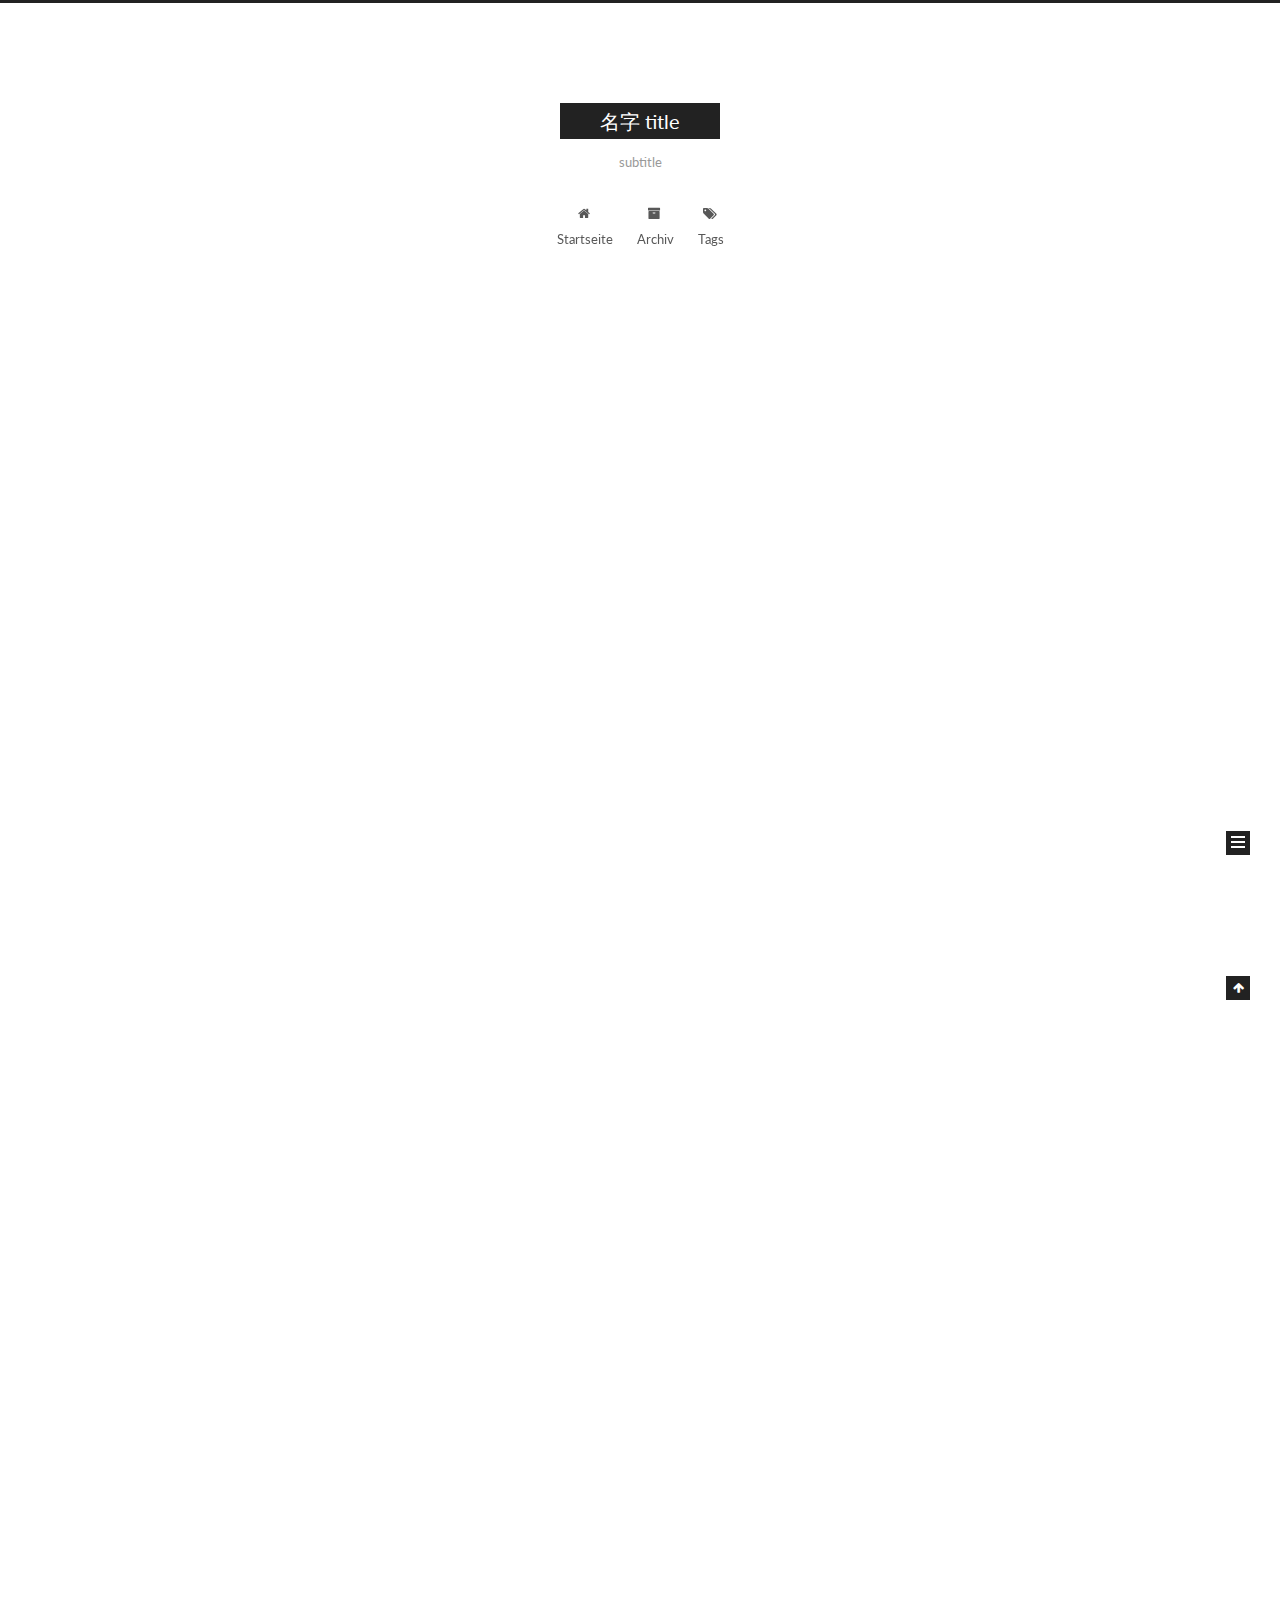
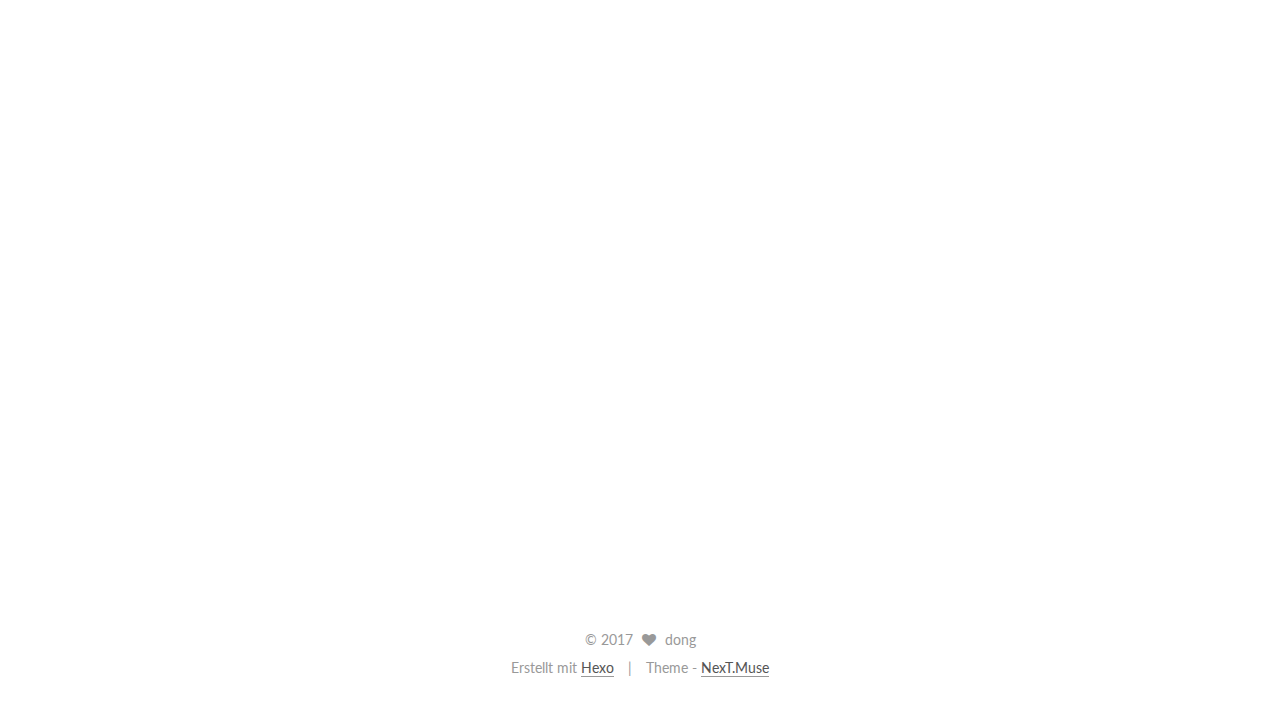
==== index.html @ 01488052 "Site updated: 2017-03-10 11:34:44" ====
<!doctype html>



  


<html class="theme-next muse use-motion" lang="zhongwn">
<head>
  <meta charset="UTF-8"/>
<meta http-equiv="X-UA-Compatible" content="IE=edge" />
<meta name="viewport" content="width=device-width, initial-scale=1, maximum-scale=1"/>



<meta http-equiv="Cache-Control" content="no-transform" />
<meta http-equiv="Cache-Control" content="no-siteapp" />















  
  
  <link href="/lib/fancybox/source/jquery.fancybox.css?v=2.1.5" rel="stylesheet" type="text/css" />




  
  
  
  

  
    
    
  

  

  

  

  

  
    
    
    <link href="//fonts.googleapis.com/css?family=Lato:300,300italic,400,400italic,700,700italic&subset=latin,latin-ext" rel="stylesheet" type="text/css">
  






<link href="/lib/font-awesome/css/font-awesome.min.css?v=4.6.2" rel="stylesheet" type="text/css" />

<link href="/css/main.css?v=5.1.0" rel="stylesheet" type="text/css" />


  <meta name="keywords" content="Hexo, NexT" />








  <link rel="shortcut icon" type="image/x-icon" href="/favicon.ico?v=5.1.0" />






<meta name="description" content="miaoshu --- miaoshu ---">
<meta property="og:type" content="website">
<meta property="og:title" content="名字 title">
<meta property="og:url" content="http://yoursite.com/index.html">
<meta property="og:site_name" content="名字 title">
<meta property="og:description" content="miaoshu --- miaoshu ---">
<meta name="twitter:card" content="summary">
<meta name="twitter:title" content="名字 title">
<meta name="twitter:description" content="miaoshu --- miaoshu ---">



<script type="text/javascript" id="hexo.configurations">
  var NexT = window.NexT || {};
  var CONFIG = {
    root: '/',
    scheme: 'Muse',
    sidebar: {"position":"left","display":"post","offset":12,"offset_float":0,"b2t":false,"scrollpercent":false},
    fancybox: true,
    motion: true,
    duoshuo: {
      userId: '0',
      author: 'Author'
    },
    algolia: {
      applicationID: '',
      apiKey: '',
      indexName: '',
      hits: {"per_page":10},
      labels: {"input_placeholder":"Search for Posts","hits_empty":"We didn't find any results for the search: ${query}","hits_stats":"${hits} results found in ${time} ms"}
    }
  };
</script>



  <link rel="canonical" href="http://yoursite.com/"/>





  <title> 名字 title </title>
</head>

<body itemscope itemtype="http://schema.org/WebPage" lang="zhongwn">

  














  
  
    
  

  <div class="container one-collumn sidebar-position-left 
   page-home 
 ">
    <div class="headband"></div>

    <header id="header" class="header" itemscope itemtype="http://schema.org/WPHeader">
      <div class="header-inner"><div class="site-brand-wrapper">
  <div class="site-meta ">
    

    <div class="custom-logo-site-title">
      <a href="/"  class="brand" rel="start">
        <span class="logo-line-before"><i></i></span>
        <span class="site-title">名字 title</span>
        <span class="logo-line-after"><i></i></span>
      </a>
    </div>
      
        <p class="site-subtitle">subtitle</p>
      
  </div>

  <div class="site-nav-toggle">
    <button>
      <span class="btn-bar"></span>
      <span class="btn-bar"></span>
      <span class="btn-bar"></span>
    </button>
  </div>
</div>

<nav class="site-nav">
  

  
    <ul id="menu" class="menu">
      
        
        <li class="menu-item menu-item-home">
          <a href="/" rel="section">
            
              <i class="menu-item-icon fa fa-fw fa-home"></i> <br />
            
            Startseite
          </a>
        </li>
      
        
        <li class="menu-item menu-item-archives">
          <a href="/archives" rel="section">
            
              <i class="menu-item-icon fa fa-fw fa-archive"></i> <br />
            
            Archiv
          </a>
        </li>
      
        
        <li class="menu-item menu-item-tags">
          <a href="/tags" rel="section">
            
              <i class="menu-item-icon fa fa-fw fa-tags"></i> <br />
            
            Tags
          </a>
        </li>
      

      
    </ul>
  

  
</nav>



 </div>
    </header>

    <main id="main" class="main">
      <div class="main-inner">
        <div class="content-wrap">
          <div id="content" class="content">
            
  <section id="posts" class="posts-expand">
    
      

  

  
  
  

  <article class="post post-type-normal " itemscope itemtype="http://schema.org/Article">
    <link itemprop="mainEntityOfPage" href="http://yoursite.com/2017/03/08/datess/">

    <span hidden itemprop="author" itemscope itemtype="http://schema.org/Person">
      <meta itemprop="name" content="dong">
      <meta itemprop="description" content="">
      <meta itemprop="image" content="/images/avatar.gif">
    </span>

    <span hidden itemprop="publisher" itemscope itemtype="http://schema.org/Organization">
      <meta itemprop="name" content="名字 title">
    </span>

    
      <header class="post-header">

        
        
          <h1 class="post-title" itemprop="name headline">
            
            
              
                
                <a class="post-title-link" href="/2017/03/08/datess/" itemprop="url">
                  datess
                </a>
              
            
          </h1>
        

        <div class="post-meta">
          <span class="post-time">
            
              <span class="post-meta-item-icon">
                <i class="fa fa-calendar-o"></i>
              </span>
              
                <span class="post-meta-item-text">Veröffentlicht am</span>
              
              <time title="Post created" itemprop="dateCreated datePublished" datetime="2017-03-08T17:59:22+08:00">
                2017-03-08
              </time>
            

            

            
          </span>

          

          
            
          

          
          

          

          

          

        </div>
      </header>
    


    <div class="post-body" itemprop="articleBody">

      
      

      
        
          
            
          
        
      
    </div>

    <div>
      
    </div>

    <div>
      
    </div>


    <footer class="post-footer">
      

      

      

      
      
        <div class="post-eof"></div>
      
    </footer>
  </article>


    
      

  

  
  
  

  <article class="post post-type-normal " itemscope itemtype="http://schema.org/Article">
    <link itemprop="mainEntityOfPage" href="http://yoursite.com/2017/03/08/date/">

    <span hidden itemprop="author" itemscope itemtype="http://schema.org/Person">
      <meta itemprop="name" content="dong">
      <meta itemprop="description" content="">
      <meta itemprop="image" content="/images/avatar.gif">
    </span>

    <span hidden itemprop="publisher" itemscope itemtype="http://schema.org/Organization">
      <meta itemprop="name" content="名字 title">
    </span>

    
      <header class="post-header">

        
        
          <h1 class="post-title" itemprop="name headline">
            
            
              
                
                <a class="post-title-link" href="/2017/03/08/date/" itemprop="url">
                  date
                </a>
              
            
          </h1>
        

        <div class="post-meta">
          <span class="post-time">
            
              <span class="post-meta-item-icon">
                <i class="fa fa-calendar-o"></i>
              </span>
              
                <span class="post-meta-item-text">Veröffentlicht am</span>
              
              <time title="Post created" itemprop="dateCreated datePublished" datetime="2017-03-08T17:58:31+08:00">
                2017-03-08
              </time>
            

            

            
          </span>

          

          
            
          

          
          

          

          

          

        </div>
      </header>
    


    <div class="post-body" itemprop="articleBody">

      
      

      
        
          
            
          
        
      
    </div>

    <div>
      
    </div>

    <div>
      
    </div>


    <footer class="post-footer">
      

      

      

      
      
        <div class="post-eof"></div>
      
    </footer>
  </article>


    
      

  

  
  
  

  <article class="post post-type-normal " itemscope itemtype="http://schema.org/Article">
    <link itemprop="mainEntityOfPage" href="http://yoursite.com/2017/03/08/test/">

    <span hidden itemprop="author" itemscope itemtype="http://schema.org/Person">
      <meta itemprop="name" content="dong">
      <meta itemprop="description" content="">
      <meta itemprop="image" content="/images/avatar.gif">
    </span>

    <span hidden itemprop="publisher" itemscope itemtype="http://schema.org/Organization">
      <meta itemprop="name" content="名字 title">
    </span>

    
      <header class="post-header">

        
        
          <h1 class="post-title" itemprop="name headline">
            
            
              
                
                <a class="post-title-link" href="/2017/03/08/test/" itemprop="url">
                  :2017-:03-:08-:test
                </a>
              
            
          </h1>
        

        <div class="post-meta">
          <span class="post-time">
            
              <span class="post-meta-item-icon">
                <i class="fa fa-calendar-o"></i>
              </span>
              
                <span class="post-meta-item-text">Veröffentlicht am</span>
              
              <time title="Post created" itemprop="dateCreated datePublished" datetime="2017-03-08T17:54:29+08:00">
                2017-03-08
              </time>
            

            

            
          </span>

          

          
            
          

          
          

          

          

          

        </div>
      </header>
    


    <div class="post-body" itemprop="articleBody">

      
      

      
        
          
            
          
        
      
    </div>

    <div>
      
    </div>

    <div>
      
    </div>


    <footer class="post-footer">
      

      

      

      
      
        <div class="post-eof"></div>
      
    </footer>
  </article>


    
      

  

  
  
  

  <article class="post post-type-normal " itemscope itemtype="http://schema.org/Article">
    <link itemprop="mainEntityOfPage" href="http://yoursite.com/2017/03/08/ddd/">

    <span hidden itemprop="author" itemscope itemtype="http://schema.org/Person">
      <meta itemprop="name" content="dong">
      <meta itemprop="description" content="">
      <meta itemprop="image" content="/images/avatar.gif">
    </span>

    <span hidden itemprop="publisher" itemscope itemtype="http://schema.org/Organization">
      <meta itemprop="name" content="名字 title">
    </span>

    
      <header class="post-header">

        
        
          <h1 class="post-title" itemprop="name headline">
            
            
              
                
                <a class="post-title-link" href="/2017/03/08/ddd/" itemprop="url">
                  ddd
                </a>
              
            
          </h1>
        

        <div class="post-meta">
          <span class="post-time">
            
              <span class="post-meta-item-icon">
                <i class="fa fa-calendar-o"></i>
              </span>
              
                <span class="post-meta-item-text">Veröffentlicht am</span>
              
              <time title="Post created" itemprop="dateCreated datePublished" datetime="2017-03-08T17:47:38+08:00">
                2017-03-08
              </time>
            

            

            
          </span>

          

          
            
          

          
          

          

          

          

        </div>
      </header>
    


    <div class="post-body" itemprop="articleBody">

      
      

      
        
          
            
          
        
      
    </div>

    <div>
      
    </div>

    <div>
      
    </div>


    <footer class="post-footer">
      

      

      

      
      
        <div class="post-eof"></div>
      
    </footer>
  </article>


    
      

  

  
  
  

  <article class="post post-type-normal " itemscope itemtype="http://schema.org/Article">
    <link itemprop="mainEntityOfPage" href="http://yoursite.com/2017/03/08/hello-world/">

    <span hidden itemprop="author" itemscope itemtype="http://schema.org/Person">
      <meta itemprop="name" content="dong">
      <meta itemprop="description" content="">
      <meta itemprop="image" content="/images/avatar.gif">
    </span>

    <span hidden itemprop="publisher" itemscope itemtype="http://schema.org/Organization">
      <meta itemprop="name" content="名字 title">
    </span>

    
      <header class="post-header">

        
        
          <h1 class="post-title" itemprop="name headline">
            
            
              
                
                <a class="post-title-link" href="/2017/03/08/hello-world/" itemprop="url">
                  Hello World
                </a>
              
            
          </h1>
        

        <div class="post-meta">
          <span class="post-time">
            
              <span class="post-meta-item-icon">
                <i class="fa fa-calendar-o"></i>
              </span>
              
                <span class="post-meta-item-text">Veröffentlicht am</span>
              
              <time title="Post created" itemprop="dateCreated datePublished" datetime="2017-03-08T17:16:17+08:00">
                2017-03-08
              </time>
            

            

            
          </span>

          

          
            
          

          
          

          

          

          

        </div>
      </header>
    


    <div class="post-body" itemprop="articleBody">

      
      

      
        
          
            <p>Welcome to <a href="https://hexo.io/" target="_blank" rel="external">Hexo</a>! This is your very first post. Check <a href="https://hexo.io/docs/" target="_blank" rel="external">documentation</a> for more info. If you get any problems when using Hexo, you can find the answer in <a href="https://hexo.io/docs/troubleshooting.html" target="_blank" rel="external">troubleshooting</a> or you can ask me on <a href="https://github.com/hexojs/hexo/issues" target="_blank" rel="external">GitHub</a>.</p>
<h2 id="Quick-Start"><a href="#Quick-Start" class="headerlink" title="Quick Start"></a>Quick Start</h2><h3 id="Create-a-new-post"><a href="#Create-a-new-post" class="headerlink" title="Create a new post"></a>Create a new post</h3><figure class="highlight bash"><table><tr><td class="gutter"><pre><div class="line">1</div></pre></td><td class="code"><pre><div class="line">$ hexo new <span class="string">"My New Post"</span></div></pre></td></tr></table></figure>
<p>More info: <a href="https://hexo.io/docs/writing.html" target="_blank" rel="external">Writing</a></p>
<h3 id="Run-server"><a href="#Run-server" class="headerlink" title="Run server"></a>Run server</h3><figure class="highlight bash"><table><tr><td class="gutter"><pre><div class="line">1</div></pre></td><td class="code"><pre><div class="line">$ hexo server</div></pre></td></tr></table></figure>
<p>More info: <a href="https://hexo.io/docs/server.html" target="_blank" rel="external">Server</a></p>
<h3 id="Generate-static-files"><a href="#Generate-static-files" class="headerlink" title="Generate static files"></a>Generate static files</h3><figure class="highlight bash"><table><tr><td class="gutter"><pre><div class="line">1</div></pre></td><td class="code"><pre><div class="line">$ hexo generate</div></pre></td></tr></table></figure>
<p>More info: <a href="https://hexo.io/docs/generating.html" target="_blank" rel="external">Generating</a></p>
<h3 id="Deploy-to-remote-sites"><a href="#Deploy-to-remote-sites" class="headerlink" title="Deploy to remote sites"></a>Deploy to remote sites</h3><figure class="highlight bash"><table><tr><td class="gutter"><pre><div class="line">1</div></pre></td><td class="code"><pre><div class="line">$ hexo deploy</div></pre></td></tr></table></figure>
<p>More info: <a href="https://hexo.io/docs/deployment.html" target="_blank" rel="external">Deployment</a></p>

          
        
      
    </div>

    <div>
      
    </div>

    <div>
      
    </div>


    <footer class="post-footer">
      

      

      

      
      
        <div class="post-eof"></div>
      
    </footer>
  </article>


    
  </section>

  

          
          </div>
          


          

        </div>
        
          
  
  <div class="sidebar-toggle">
    <div class="sidebar-toggle-line-wrap">
      <span class="sidebar-toggle-line sidebar-toggle-line-first"></span>
      <span class="sidebar-toggle-line sidebar-toggle-line-middle"></span>
      <span class="sidebar-toggle-line sidebar-toggle-line-last"></span>
    </div>
  </div>

  <aside id="sidebar" class="sidebar">
    <div class="sidebar-inner">

      

      

      <section class="site-overview sidebar-panel sidebar-panel-active">
        <div class="site-author motion-element" itemprop="author" itemscope itemtype="http://schema.org/Person">
          <img class="site-author-image" itemprop="image"
               src="/images/avatar.gif"
               alt="dong" />
          <p class="site-author-name" itemprop="name">dong</p>
           
              <p class="site-description motion-element" itemprop="description">miaoshu --- miaoshu ---</p>
          
        </div>
        <nav class="site-state motion-element">

          
            <div class="site-state-item site-state-posts">
              <a href="/archives">
                <span class="site-state-item-count">5</span>
                <span class="site-state-item-name">Artikel</span>
              </a>
            </div>
          

          

          

        </nav>

        

        <div class="links-of-author motion-element">
          
        </div>

        
        

        
        

        


      </section>

      

      

    </div>
  </aside>


        
      </div>
    </main>

    <footer id="footer" class="footer">
      <div class="footer-inner">
        <div class="copyright" >
  
  &copy; 
  <span itemprop="copyrightYear">2017</span>
  <span class="with-love">
    <i class="fa fa-heart"></i>
  </span>
  <span class="author" itemprop="copyrightHolder">dong</span>
</div>


<div class="powered-by">
  Erstellt mit  <a class="theme-link" href="https://hexo.io">Hexo</a>
</div>

<div class="theme-info">
  Theme -
  <a class="theme-link" href="https://github.com/iissnan/hexo-theme-next">
    NexT.Muse
  </a>
</div>


        

        
      </div>
    </footer>

    
      <div class="back-to-top">
        <i class="fa fa-arrow-up"></i>
        
      </div>
    
    
  </div>

  

<script type="text/javascript">
  if (Object.prototype.toString.call(window.Promise) !== '[object Function]') {
    window.Promise = null;
  }
</script>









  




  
  <script type="text/javascript" src="/lib/jquery/index.js?v=2.1.3"></script>

  
  <script type="text/javascript" src="/lib/fastclick/lib/fastclick.min.js?v=1.0.6"></script>

  
  <script type="text/javascript" src="/lib/jquery_lazyload/jquery.lazyload.js?v=1.9.7"></script>

  
  <script type="text/javascript" src="/lib/velocity/velocity.min.js?v=1.2.1"></script>

  
  <script type="text/javascript" src="/lib/velocity/velocity.ui.min.js?v=1.2.1"></script>

  
  <script type="text/javascript" src="/lib/fancybox/source/jquery.fancybox.pack.js?v=2.1.5"></script>


  


  <script type="text/javascript" src="/js/src/utils.js?v=5.1.0"></script>

  <script type="text/javascript" src="/js/src/motion.js?v=5.1.0"></script>



  
  

  

  


  <script type="text/javascript" src="/js/src/bootstrap.js?v=5.1.0"></script>



  



  




	





  





  





  



  
  

  

  

  

  


  

</body>
</html>
---- css/main.css ----
/* normalize.css v3.0.2 | MIT License | git.io/normalize */
html {
  font-family: sans-serif; /* 1 */
  -ms-text-size-adjust: 100%; /* 2 */
  -webkit-text-size-adjust: 100%; /* 2 */
}
body {
  margin: 0;
}
article,
aside,
details,
figcaption,
figure,
footer,
header,
hgroup,
main,
menu,
nav,
section,
summary {
  display: block;
}
audio,
canvas,
progress,
video {
  display: inline-block; /* 1 */
  vertical-align: baseline; /* 2 */
}
audio:not([controls]) {
  display: none;
  height: 0;
}
[hidden],
template {
  display: none;
}
a {
  background-color: transparent;
}
a:active,
a:hover {
  outline: 0;
}
abbr[title] {
  border-bottom: 1px dotted;
}
b,
strong {
  font-weight: bold;
}
dfn {
  font-style: italic;
}
h1 {
  font-size: 2em;
  margin: 0.67em 0;
}
mark {
  background: #ff0;
  color: #000;
}
small {
  font-size: 80%;
}
sub,
sup {
  font-size: 75%;
  line-height: 0;
  position: relative;
  vertical-align: baseline;
}
sup {
  top: -0.5em;
}
sub {
  bottom: -0.25em;
}
img {
  border: 0;
}
svg:not(:root) {
  overflow: hidden;
}
figure {
  margin: 1em 40px;
}
hr {
  -moz-box-sizing: content-box;
  box-sizing: content-box;
  height: 0;
}
pre {
  overflow: auto;
}
code,
kbd,
pre,
samp {
  font-family: monospace, monospace;
  font-size: 1em;
}
button,
input,
optgroup,
select,
textarea {
  color: inherit; /* 1 */
  font: inherit; /* 2 */
  margin: 0; /* 3 */
}
button {
  overflow: visible;
}
button,
select {
  text-transform: none;
}
button,
html input[type="button"],
input[type="reset"],
input[type="submit"] {
  -webkit-appearance: button; /* 2 */
  cursor: pointer; /* 3 */
}
button[disabled],
html input[disabled] {
  cursor: default;
}
button::-moz-focus-inner,
input::-moz-focus-inner {
  border: 0;
  padding: 0;
}
input {
  line-height: normal;
}
input[type="checkbox"],
input[type="radio"] {
  box-sizing: border-box; /* 1 */
  padding: 0; /* 2 */
}
input[type="number"]::-webkit-inner-spin-button,
input[type="number"]::-webkit-outer-spin-button {
  height: auto;
}
input[type="search"] {
  -webkit-appearance: textfield; /* 1 */
  -moz-box-sizing: content-box;
  -webkit-box-sizing: content-box; /* 2 */
  box-sizing: content-box;
}
input[type="search"]::-webkit-search-cancel-button,
input[type="search"]::-webkit-search-decoration {
  -webkit-appearance: none;
}
fieldset {
  border: 1px solid #c0c0c0;
  margin: 0 2px;
  padding: 0.35em 0.625em 0.75em;
}
legend {
  border: 0; /* 1 */
  padding: 0; /* 2 */
}
textarea {
  overflow: auto;
}
optgroup {
  font-weight: bold;
}
table {
  border-collapse: collapse;
  border-spacing: 0;
}
td,
th {
  padding: 0;
}
::selection {
  background: #262a30;
  color: #fff;
}
body {
  position: relative;
  font-family: 'Lato', "PingFang SC", "Microsoft YaHei", sans-serif;
  font-size: 14px;
  line-height: 2;
  color: #555;
  background: #fff;
}
@media (max-width: 767px) {
  body {
    padding-right: 0 !important;
  }
}
@media (min-width: 768px) and (max-width: 991px) {
  body {
    padding-right: 0 !important;
  }
}
@media (min-width: 1600px) {
  body {
    font-size: 16px;
  }
}
h1,
h2,
h3,
h4,
h5,
h6 {
  margin: 0;
  padding: 0;
  font-weight: bold;
  line-height: 1.5;
  font-family: 'Lato', "PingFang SC", "Microsoft YaHei", sans-serif;
}
h2,
h3,
h4,
h5,
h6 {
  margin: 20px 0 15px;
}
h1 {
  font-size: 22px;
}
@media (max-width: 767px) {
  h1 {
    font-size: 18px;
  }
}
h2 {
  font-size: 20px;
}
@media (max-width: 767px) {
  h2 {
    font-size: 16px;
  }
}
h3 {
  font-size: 18px;
}
@media (max-width: 767px) {
  h3 {
    font-size: 14px;
  }
}
h4 {
  font-size: 16px;
}
@media (max-width: 767px) {
  h4 {
    font-size: 12px;
  }
}
h5 {
  font-size: 14px;
}
@media (max-width: 767px) {
  h5 {
    font-size: 10px;
  }
}
h6 {
  font-size: 12px;
}
@media (max-width: 767px) {
  h6 {
    font-size: 8px;
  }
}
p {
  margin: 0 0 25px 0;
}
a {
  color: #555;
  text-decoration: none;
  border-bottom: 1px solid #999;
  word-wrap: break-word;
}
a:hover {
  color: #222;
  border-bottom-color: #222;
}
blockquote {
  margin: 0;
  padding: 0;
}
img {
  display: block;
  margin: auto;
  max-width: 100%;
  height: auto;
}
hr {
  margin: 40px 0;
  height: 3px;
  border: none;
  background-color: #ddd;
  background-image: repeating-linear-gradient(-45deg, #fff, #fff 4px, transparent 4px, transparent 8px);
}
blockquote {
  padding: 0 15px;
  color: #666;
  border-left: 4px solid #ddd;
}
blockquote cite::before {
  content: "-";
  padding: 0 5px;
}
dt {
  font-weight: 700;
}
dd {
  margin: 0;
  padding: 0;
}
.text-left {
  text-align: left;
}
.text-center {
  text-align: center;
}
.text-right {
  text-align: right;
}
.text-justify {
  text-align: justify;
}
.text-nowrap {
  white-space: nowrap;
}
.text-lowercase {
  text-transform: lowercase;
}
.text-uppercase {
  text-transform: uppercase;
}
.text-capitalize {
  text-transform: capitalize;
}
.center-block {
  display: block;
  margin-left: auto;
  margin-right: auto;
}
.clearfix:before,
.clearfix:after {
  content: " ";
  display: table;
}
.clearfix:after {
  clear: both;
}
.pullquote {
  width: 45%;
}
.pullquote.left {
  float: left;
  margin-left: 5px;
  margin-right: 10px;
}
.pullquote.right {
  float: right;
  margin-left: 10px;
  margin-right: 5px;
}
.affix.affix.affix {
  position: fixed;
}
.translation {
  margin-top: -20px;
  font-size: 14px;
  color: #999;
}
.scrollbar-measure {
  width: 100px;
  height: 100px;
  overflow: scroll;
  position: absolute;
  top: -9999px;
}
.use-motion .motion-element {
  opacity: 0;
}
table {
  margin: 20px 0;
  width: 100%;
  border-collapse: collapse;
  border-spacing: 0;
  border: 1px solid #ddd;
  font-size: 14px;
  table-layout: fixed;
  word-wrap: break-all;
}
table>tbody>tr:nth-of-type(odd) {
  background-color: #f9f9f9;
}
table>tbody>tr:hover {
  background-color: #f5f5f5;
}
caption,
th,
td {
  padding: 8px;
  text-align: left;
  vertical-align: middle;
  font-weight: normal;
}
th,
td {
  border-bottom: 3px solid #ddd;
  border-right: 1px solid #eee;
}
th {
  padding-bottom: 10px;
  font-weight: 700;
}
td {
  border-bottom-width: 1px;
}
html,
body {
  height: 100%;
}
.container {
  position: relative;
  min-height: 100%;
}
.header-inner {
  margin: 0 auto;
  padding: 100px 0 70px;
  width: 700px;
}
@media (min-width: 1600px) {
  .container .header-inner {
    width: 900px;
  }
}
.main {
  padding-bottom: 150px;
}
.main-inner {
  margin: 0 auto;
  width: 700px;
}
@media (min-width: 1600px) {
  .container .main-inner {
    width: 900px;
  }
}
.footer {
  position: absolute;
  left: 0;
  bottom: 0;
  width: 100%;
  min-height: 50px;
}
.footer-inner {
  box-sizing: border-box;
  margin: 20px auto;
  width: 700px;
}
@media (min-width: 1600px) {
  .container .footer-inner {
    width: 900px;
  }
}
pre,
.highlight {
  overflow: auto;
  margin: 20px 0;
  padding: 0;
  font-size: 13px;
  color: #4d4d4c;
  background: #f7f7f7;
  line-height: 1.6;
}
pre,
code {
  font-family: consolas, Menlo, "PingFang SC", "Microsoft YaHei", monospace;
}
code {
  padding: 2px 4px;
  word-wrap: break-word;
  color: #555;
  background: #eee;
  border-radius: 3px;
  font-size: 13px;
}
pre code {
  padding: 0;
  color: #4d4d4c;
  background: none;
  text-shadow: none;
}
.highlight {
  border-radius: 1px;
}
.highlight pre {
  border: none;
  margin: 0;
  padding: 10px 0;
}
.highlight table {
  margin: 0;
  width: auto;
  border: none;
}
.highlight td {
  border: none;
  padding: 0;
}
.highlight figcaption {
  font-size: 1em;
  color: #4d4d4c;
  line-height: 1em;
  margin-bottom: 1em;
}
.highlight figcaption:before,
.highlight figcaption:after {
  content: " ";
  display: table;
}
.highlight figcaption:after {
  clear: both;
}
.highlight figcaption a {
  float: right;
  color: #4d4d4c;
}
.highlight figcaption a:hover {
  border-bottom-color: #4d4d4c;
}
.highlight .gutter pre {
  padding-left: 10px;
  padding-right: 10px;
  color: #869194;
  text-align: right;
  background-color: #eff2f3;
}
.highlight .code pre {
  padding-left: 10px;
  padding-right: 10px;
  background-color: #f7f7f7;
}
.highlight .line {
  height: 20px;
}
.gutter {
  -webkit-user-select: none;
  -moz-user-select: none;
  -ms-user-select: none;
  user-select: none;
}
.gist table {
  width: auto;
}
.gist table td {
  border: none;
}
pre .deletion {
  background: #fdd;
}
pre .addition {
  background: #dfd;
}
pre .meta {
  color: #8959a8;
}
pre .comment {
  color: #8e908c;
}
pre .variable,
pre .attribute,
pre .tag,
pre .regexp,
pre .ruby .constant,
pre .xml .tag .title,
pre .xml .pi,
pre .xml .doctype,
pre .html .doctype,
pre .css .id,
pre .css .class,
pre .css .pseudo {
  color: #c82829;
}
pre .number,
pre .preprocessor,
pre .built_in,
pre .literal,
pre .params,
pre .constant,
pre .command {
  color: #f5871f;
}
pre .ruby .class .title,
pre .css .rules .attribute,
pre .string,
pre .value,
pre .inheritance,
pre .header,
pre .ruby .symbol,
pre .xml .cdata,
pre .special,
pre .number,
pre .formula {
  color: #718c00;
}
pre .title,
pre .css .hexcolor {
  color: #3e999f;
}
pre .function,
pre .python .decorator,
pre .python .title,
pre .ruby .function .title,
pre .ruby .title .keyword,
pre .perl .sub,
pre .javascript .title,
pre .coffeescript .title {
  color: #4271ae;
}
pre .keyword,
pre .javascript .function {
  color: #8959a8;
}
.full-image.full-image.full-image {
  border: none;
  max-width: 100%;
  width: auto;
  margin: 20px auto;
}
@media (min-width: 992px) {
  .full-image.full-image.full-image {
    max-width: none;
    width: 110%;
    margin: 25px -5%;
  }
}
.blockquote-center,
.page-home .post-type-quote blockquote,
.page-post-detail .post-type-quote blockquote {
  position: relative;
  margin: 40px 0;
  padding: 0;
  border-left: none;
  text-align: center;
}
.blockquote-center::before,
.page-home .post-type-quote blockquote::before,
.page-post-detail .post-type-quote blockquote::before,
.blockquote-center::after,
.page-home .post-type-quote blockquote::after,
.page-post-detail .post-type-quote blockquote::after {
  position: absolute;
  content: ' ';
  display: block;
  width: 100%;
  height: 24px;
  opacity: 0.2;
  background-repeat: no-repeat;
  background-position: 0 -6px;
  background-size: 22px 22px;
}
.blockquote-center::before,
.page-home .post-type-quote blockquote::before,
.page-post-detail .post-type-quote blockquote::before {
  top: -20px;
  background-image: url("../images/quote-l.svg");
  border-top: 1px solid #ccc;
}
.blockquote-center::after,
.page-home .post-type-quote blockquote::after,
.page-post-detail .post-type-quote blockquote::after {
  bottom: -20px;
  background-image: url("../images/quote-r.svg");
  border-bottom: 1px solid #ccc;
  background-position: 100% 8px;
}
.blockquote-center p,
.page-home .post-type-quote blockquote p,
.page-post-detail .post-type-quote blockquote p,
.blockquote-center div,
.page-home .post-type-quote blockquote div,
.page-post-detail .post-type-quote blockquote div {
  text-align: center;
}
.post .post-body .group-picture img {
  box-sizing: border-box;
  padding: 0 3px;
  border: none;
}
.post .group-picture-row {
  overflow: hidden;
  margin-top: 6px;
}
.post .group-picture-row:first-child {
  margin-top: 0;
}
.post .group-picture-column {
  float: left;
}
.page-post-detail .post-body .group-picture-column {
  float: none;
  margin-top: 10px;
  width: auto !important;
}
.page-post-detail .post-body .group-picture-column img {
  margin: 0 auto;
}
.page-archive .group-picture-container {
  overflow: hidden;
}
.page-archive .group-picture-row {
  float: left;
}
.page-archive .group-picture-row:first-child {
  margin-top: 6px;
}
.page-archive .group-picture-column {
  max-width: 150px;
  max-height: 150px;
}
.note {
  padding: 20px;
  margin: 20px 0;
  border: 1px solid #eee;
  border-left-width: 5px;
  border-radius: 3px;
}
.note h2,
.note h3,
.note h4,
.note h5,
.note h6 {
  margin-top: 0;
  margin-bottom: 5px;
}
.note p:last-child {
  margin-bottom: 0;
}
.note code {
  border-radius: 3px;
}
.note+.note {
  margin-top: -5px;
}
.default {
  border-left-color: #777;
}
.default h2,
.default h3,
.default h4,
.default h5,
.default h6 {
  color: #777;
}
.primary {
  border-left-color: #428bca;
}
.primary h2,
.primary h3,
.primary h4,
.primary h5,
.primary h6 {
  color: #428bca;
}
.success {
  border-left-color: #5cb85c;
}
.success h2,
.success h3,
.success h4,
.success h5,
.success h6 {
  color: #5cb85c;
}
.danger {
  border-left-color: #d9534f;
}
.danger h2,
.danger h3,
.danger h4,
.danger h5,
.danger h6 {
  color: #d9534f;
}
.warning {
  border-left-color: #f0ad4e;
}
.warning h2,
.warning h3,
.warning h4,
.warning h5,
.warning h6 {
  color: #f0ad4e;
}
.info {
  border-left-color: #5bc0de;
}
.info h2,
.info h3,
.info h4,
.info h5,
.info h6 {
  color: #5bc0de;
}
.exturl {
  background-color: transparent;
  cursor: pointer;
  border-bottom: 1px solid #999;
}
.exturl .fa {
  font-size: 14px;
}
.exturl:active,
.exturl:hover {
  outline: 0;
  color: #222;
  border-bottom-color: #222;
}
.btn {
  display: inline-block;
  padding: 0 20px;
  font-size: 14px;
  color: #fff;
  background: #222;
  border: 2px solid #222;
  text-decoration: none;
  border-radius: 0;
  transition-property: background-color;
  transition-duration: 0.2s;
  transition-timing-function: ease-in-out;
  transition-delay: 0s;
}
.btn:hover,
.post-button .btn:hover {
  border-color: #222;
  color: #222;
  background: #fff;
}
.btn-bar {
  display: block;
  width: 22px;
  height: 2px;
  background: #555;
  border-radius: 1px;
}
.btn-bar+.btn-bar {
  margin-top: 4px;
}
.pagination {
  margin: 120px 0 40px;
  text-align: center;
  border-top: 1px solid #eee;
}
.page-number-basic,
.pagination .prev,
.pagination .next,
.pagination .page-number,
.pagination .space {
  display: inline-block;
  position: relative;
  top: -1px;
  margin: 0 10px;
  padding: 0 10px;
  line-height: 30px;
}
@media (max-width: 767px) {
  .page-number-basic,
  .pagination .prev,
  .pagination .next,
  .pagination .page-number,
  .pagination .space {
    margin: 0 5px;
  }
}
.pagination .prev,
.pagination .next,
.pagination .page-number {
  border-bottom: 0;
  border-top: 1px solid #eee;
  transition-property: border-color;
  transition-duration: 0.2s;
  transition-timing-function: ease-in-out;
  transition-delay: 0s;
}
.pagination .prev:hover,
.pagination .next:hover,
.pagination .page-number:hover {
  border-top-color: #222;
}
.pagination .space {
  padding: 0;
  margin: 0;
}
.pagination .prev {
  margin-left: 0;
}
.pagination .next {
  margin-right: 0;
}
.pagination .page-number.current {
  color: #fff;
  background: #ccc;
  border-top-color: #ccc;
}
@media (max-width: 767px) {
  .pagination {
    border-top: none;
  }
  .pagination .prev,
  .pagination .next,
  .pagination .page-number {
    margin-bottom: 10px;
    border-top: 0;
    border-bottom: 1px solid #eee;
  }
  .pagination .prev:hover,
  .pagination .next:hover,
  .pagination .page-number:hover {
    border-bottom-color: #222;
  }
}
.comments {
  margin: 60px 20px 0;
}
.tag-cloud {
  text-align: center;
}
.tag-cloud a {
  display: inline-block;
  margin: 10px;
}
.back-to-top {
  box-sizing: border-box;
  position: fixed;
  bottom: -100px;
  right: 30px;
  z-index: 1050;
  padding: 0 6px;
  width: 24px;
  background: #222;
  font-size: 12px;
  opacity: 1;
  color: #fff;
  cursor: pointer;
  text-align: center;
  -webkit-transform: translateZ(0);
  transition-property: bottom;
  transition-duration: 0.2s;
  transition-timing-function: ease-in-out;
  transition-delay: 0s;
}
@media (max-width: 767px) {
  .back-to-top {
    display: none;
  }
}
@media (min-width: 768px) and (max-width: 991px) {
  .back-to-top {
    display: none;
  }
}
.back-to-top.back-to-top-on {
  bottom: 19px;
}
.header {
  background: #fff;
}
.header-inner {
  position: relative;
}
.headband {
  height: 3px;
  background: #222;
}
.site-meta {
  margin: 0;
  text-align: center;
}
@media (max-width: 767px) {
  .site-meta {
    text-align: center;
  }
}
.brand {
  position: relative;
  display: inline-block;
  padding: 0 40px;
  color: #fff;
  background: #222;
  border-bottom: none;
}
.brand:hover {
  color: #fff;
}
.logo {
  display: inline-block;
  margin-right: 5px;
  line-height: 36px;
  vertical-align: top;
}
.site-title {
  display: inline-block;
  vertical-align: top;
  line-height: 36px;
  font-size: 20px;
  font-weight: normal;
  font-family: 'Lato', "PingFang SC", "Microsoft YaHei", sans-serif;
}
.site-subtitle {
  margin-top: 10px;
  font-size: 13px;
  color: #999;
}
.use-motion .brand {
  opacity: 0;
}
.use-motion .logo,
.use-motion .site-title,
.use-motion .site-subtitle {
  opacity: 0;
  position: relative;
  top: -10px;
}
.site-nav-toggle {
  display: none;
  position: absolute;
  top: 10px;
  left: 10px;
}
@media (max-width: 767px) {
  .site-nav-toggle {
    display: block;
  }
}
.site-nav-toggle button {
  margin-top: 2px;
  padding: 9px 10px;
  background: transparent;
  border: none;
}
@media (max-width: 767px) {
  .site-nav {
    display: none;
    margin: 0 -10px;
    padding: 0 10px;
    clear: both;
    border-top: 1px solid #ddd;
  }
}
@media (min-width: 768px) and (max-width: 991px) {
  .site-nav {
    display: block !important;
  }
}
@media (min-width: 992px) {
  .site-nav {
    display: block !important;
  }
}
.menu {
  margin-top: 20px;
  padding-left: 0;
  text-align: center;
}
.menu .menu-item {
  display: inline-block;
  margin: 0 10px;
  list-style: none;
}
@media screen and (max-width: 767px) {
  .menu .menu-item {
    margin-top: 10px;
  }
}
.menu .menu-item a {
  display: block;
  font-size: 13px;
  line-height: inherit;
  border-bottom: 1px solid transparent;
  transition-property: border-color;
  transition-duration: 0.2s;
  transition-timing-function: ease-in-out;
  transition-delay: 0s;
}
.menu .menu-item a:hover {
  border-bottom-color: #222;
}
.menu .menu-item .fa {
  margin-right: 5px;
}
.use-motion .menu-item {
  opacity: 0;
}
.post-body {
  font-family: 'Lato', "PingFang SC", "Microsoft YaHei", sans-serif;
}
@media (max-width: 767px) {
  .post-body {
    word-break: break-word;
  }
}
.post-body .fancybox img {
  display: block !important;
  margin: 0 auto;
  cursor: pointer;
  cursor: zoom-in;
  cursor: -webkit-zoom-in;
}
.post-body .image-caption,
.post-body .figure .caption {
  margin: 10px auto 15px;
  text-align: center;
  font-size: 14px;
  color: #999;
  font-weight: bold;
  line-height: 1;
}
.post-sticky-flag {
  display: inline-block;
  font-size: 16px;
  -ms-transform: rotate(30deg);
  -webkit-transform: rotate(30deg);
  -moz-transform: rotate(30deg);
  -ms-transform: rotate(30deg);
  -o-transform: rotate(30deg);
  transform: rotate(30deg);
}
.posts-expand {
  padding-top: 40px;
}
@media (max-width: 767px) {
  .posts-expand {
    margin: 0 20px;
  }
  .post-body pre,
  .post-body .highlight {
    padding: 10px;
  }
  .post-body pre .gutter pre,
  .post-body .highlight .gutter pre {
    padding-right: 10px;
  }
}
@media (min-width: 992px) {
  .posts-expand .post-body {
    text-align: justify;
  }
}
.posts-expand .post-body h2,
.posts-expand .post-body h3,
.posts-expand .post-body h4,
.posts-expand .post-body h5,
.posts-expand .post-body h6 {
  padding-top: 10px;
}
.posts-expand .post-body h2 .header-anchor,
.posts-expand .post-body h3 .header-anchor,
.posts-expand .post-body h4 .header-anchor,
.posts-expand .post-body h5 .header-anchor,
.posts-expand .post-body h6 .header-anchor {
  float: right;
  margin-left: 10px;
  color: #ccc;
  border-bottom-style: none;
  visibility: hidden;
}
.posts-expand .post-body h2 .header-anchor:hover,
.posts-expand .post-body h3 .header-anchor:hover,
.posts-expand .post-body h4 .header-anchor:hover,
.posts-expand .post-body h5 .header-anchor:hover,
.posts-expand .post-body h6 .header-anchor:hover {
  color: inherit;
}
.posts-expand .post-body h2:hover .header-anchor,
.posts-expand .post-body h3:hover .header-anchor,
.posts-expand .post-body h4:hover .header-anchor,
.posts-expand .post-body h5:hover .header-anchor,
.posts-expand .post-body h6:hover .header-anchor {
  visibility: visible;
}
.posts-expand .post-body ul li {
  list-style: circle;
}
.posts-expand .post-body img {
  box-sizing: border-box;
  margin: auto;
  padding: 3px;
  border: 1px solid #ddd;
}
.posts-expand .fancybox img {
  margin: 0 auto;
}
@media (max-width: 767px) {
  .posts-collapse {
    margin: 0 20px;
  }
  .posts-collapse .post-title,
  .posts-collapse .post-meta {
    display: block;
    width: auto;
    text-align: left;
  }
}
.posts-collapse {
  position: relative;
  z-index: 1010;
  margin-left: 55px;
}
.posts-collapse::after {
  content: " ";
  position: absolute;
  top: 20px;
  left: 0;
  margin-left: -2px;
  width: 4px;
  height: 100%;
  background: #f5f5f5;
  z-index: -1;
}
@media (max-width: 767px) {
  .posts-collapse {
    margin: 0 20px;
  }
}
.posts-collapse .collection-title {
  position: relative;
  margin: 60px 0;
}
.posts-collapse .collection-title h2 {
  margin-left: 20px;
}
.posts-collapse .collection-title small {
  color: #bbb;
}
.posts-collapse .collection-title::before {
  content: " ";
  position: absolute;
  left: 0;
  top: 50%;
  margin-left: -4px;
  margin-top: -4px;
  width: 8px;
  height: 8px;
  background: #bbb;
  border-radius: 50%;
}
.posts-collapse .post {
  margin: 30px 0;
}
.posts-collapse .post-header {
  position: relative;
  transition-duration: 0.2s;
  transition-timing-function: ease-in-out;
  transition-delay: 0s;
  transition-property: border;
  border-bottom: 1px dashed #ccc;
}
.posts-collapse .post-header::before {
  content: " ";
  position: absolute;
  left: 0;
  top: 12px;
  width: 6px;
  height: 6px;
  margin-left: -4px;
  background: #bbb;
  border-radius: 50%;
  border: 1px solid #fff;
  transition-duration: 0.2s;
  transition-timing-function: ease-in-out;
  transition-delay: 0s;
  transition-property: background;
}
.posts-collapse .post-header:hover {
  border-bottom-color: #666;
}
.posts-collapse .post-header:hover::before {
  background: #222;
}
.posts-collapse .post-meta {
  position: absolute;
  font-size: 12px;
  left: 20px;
  top: 5px;
}
.posts-collapse .post-comments-count {
  display: none;
}
.posts-collapse .post-title {
  margin-left: 60px;
  font-size: 16px;
  font-weight: normal;
  line-height: inherit;
}
.posts-collapse .post-title::after {
  margin-left: 3px;
  opacity: 0.6;
}
.posts-collapse .post-title a {
  color: #666;
  border-bottom: none;
}
.page-home .post-type-quote .post-header,
.page-post-detail .post-type-quote .post-header,
.page-home .post-type-quote .post-tags,
.page-post-detail .post-type-quote .post-tags {
  display: none;
}
.posts-expand .post-title {
  font-size: 26px;
  text-align: center;
  word-break: break-word;
  font-weight: 400;
}
@media (max-width: 767px) {
  .posts-expand .post-title {
    font-size: 22px;
  }
}
.posts-expand .post-title-link {
  display: inline-block;
  position: relative;
  color: #555;
  border-bottom: none;
  line-height: 1.2;
  vertical-align: top;
}
.posts-expand .post-title-link::before {
  content: "";
  position: absolute;
  width: 100%;
  height: 2px;
  bottom: 0;
  left: 0;
  background-color: #000;
  visibility: hidden;
  -webkit-transform: scaleX(0);
  -moz-transform: scaleX(0);
  -ms-transform: scaleX(0);
  -o-transform: scaleX(0);
  transform: scaleX(0);
  transition-duration: 0.2s;
  transition-timing-function: ease-in-out;
  transition-delay: 0s;
}
.posts-expand .post-title-link:hover::before {
  visibility: visible;
  -webkit-transform: scaleX(1);
  -moz-transform: scaleX(1);
  -ms-transform: scaleX(1);
  -o-transform: scaleX(1);
  transform: scaleX(1);
}
.posts-expand .post-title-link .fa {
  font-size: 16px;
}
.posts-expand .post-meta {
  margin: 3px 0 60px 0;
  color: #999;
  font-family: 'Lato', "PingFang SC", "Microsoft YaHei", sans-serif;
  font-size: 12px;
  text-align: center;
}
.posts-expand .post-meta .post-category-list {
  display: inline-block;
  margin: 0;
  padding: 3px;
}
.posts-expand .post-meta .post-category-list-link {
  color: #999;
}
.posts-expand .post-meta .post-description {
  font-size: 14px;
  margin-top: 2px;
}
.post-meta-divider {
  margin: 0 0.5em;
}
.post-meta-item-icon {
  margin-right: 3px;
}
@media (min-width: 768px) and (max-width: 991px) {
  .post-meta-item-icon {
    display: inline-block;
  }
}
@media (max-width: 767px) {
  .post-meta-item-icon {
    display: inline-block;
  }
}
@media (min-width: 768px) and (max-width: 991px) {
  .post-meta-item-text {
    display: none;
  }
}
@media (max-width: 767px) {
  .post-meta-item-text {
    display: none;
  }
}
@media (max-width: 767px) {
  .posts-expand .post-comments-count {
    display: none;
  }
}
.social-like {
  font-size: 14px;
  height: 20px;
  text-align: center;
  border-top: 1px solid #eee;
  padding-top: 9px;
  margin-top: 45px;
  display: flex;
  justify-content: center;
}
.vk_like {
  width: 85px;
  height: 21px;
  padding-top: 7px;
  align-self: center;
}
.fb_like {
  height: 30px;
  align-self: center;
}
.post-button {
  margin-top: 50px;
}
.post-button .btn {
  color: #fff;
  font-size: 14px;
  background: #222;
  border-radius: 0;
  line-height: 2;
  margin: 0 4px 8px 4px;
}
.post-button .fa-fw {
  width: 1.285714285714286em;
  text-align: left;
}
.posts-expand .post-tags {
  margin-top: 40px;
  text-align: center;
}
.posts-expand .post-tags a {
  display: inline-block;
  margin-right: 10px;
  font-size: 13px;
}
.post-nav {
  display: table;
  margin-top: 15px;
  width: 100%;
  border-top: 1px solid #eee;
}
.post-nav-divider {
  display: table-cell;
  width: 10%;
}
.post-nav-item {
  display: table-cell;
  padding: 10px 0 0 0;
  width: 45%;
  vertical-align: top;
}
.post-nav-item a {
  position: relative;
  display: block;
  line-height: 25px;
  font-size: 14px;
  color: #555;
  border-bottom: none;
}
.post-nav-item a:hover {
  color: #222;
  border-bottom: none;
}
.post-nav-item a:active {
  top: 2px;
}
.post-nav-item .fa {
  position: absolute;
  top: 8px;
  left: 0;
  font-size: 12px;
}
.post-nav-next a {
  padding-left: 15px;
}
.post-nav-prev {
  text-align: right;
}
.post-nav-prev a {
  padding-right: 15px;
}
.post-nav-prev .fa {
  right: 0;
  left: auto;
}
.posts-expand .post-eof {
  display: block;
  margin: 80px auto 60px;
  width: 8%;
  height: 1px;
  background: #ccc;
  text-align: center;
}
.post:last-child .post-eof.post-eof.post-eof {
  display: none;
}
.post-gallery {
  display: table;
  table-layout: fixed;
  width: 100%;
  border-collapse: separate;
}
.post-gallery-row {
  display: table-row;
}
.post-gallery .post-gallery-img {
  display: table-cell;
  text-align: center;
  vertical-align: middle;
  border: none;
}
.post-gallery .post-gallery-img img {
  max-width: 100%;
  max-height: 100%;
  border: none;
}
.fancybox-close,
.fancybox-close:hover {
  border: none;
}
.sidebar {
  position: fixed;
  right: 0;
  top: 0;
  bottom: 0;
  width: 0;
  z-index: 1040;
  box-shadow: inset 0 2px 6px #000;
  background: #222;
  -webkit-transform: translateZ(0);
}
.sidebar a {
  color: #999;
  border-bottom-color: #555;
}
.sidebar a:hover {
  color: #eee;
}
@media (min-width: 768px) and (max-width: 991px) {
  .sidebar {
    display: none !important;
  }
}
@media (max-width: 767px) {
  .sidebar {
    display: none !important;
  }
}
.sidebar-inner {
  position: relative;
  padding: 20px 10px;
  color: #999;
  text-align: center;
}
.sidebar-toggle {
  position: fixed;
  right: 30px;
  bottom: 45px;
  width: 14px;
  height: 14px;
  padding: 5px;
  background: #222;
  line-height: 0;
  z-index: 1050;
  cursor: pointer;
  -webkit-transform: translateZ(0);
}
@media (min-width: 768px) and (max-width: 991px) {
  .sidebar-toggle {
    display: none;
  }
}
@media (max-width: 767px) {
  .sidebar-toggle {
    display: none;
  }
}
.sidebar-toggle-line {
  position: relative;
  display: inline-block;
  vertical-align: top;
  height: 2px;
  width: 100%;
  background: #fff;
  margin-top: 3px;
}
.sidebar-toggle-line:first-child {
  margin-top: 0;
}
.site-author-image {
  display: block;
  margin: 0 auto;
  padding: 2px;
  max-width: 96px;
  height: auto;
  border: 2px solid #333;
}
.site-author-name {
  margin: 5px 0 0;
  text-align: center;
  color: #f5f5f5;
  font-weight: normal;
}
.site-description {
  margin-top: 5px;
  text-align: center;
  font-size: 14px;
  color: #999;
}
.site-state {
  overflow: hidden;
  line-height: 1.4;
  white-space: nowrap;
  text-align: center;
}
.site-state-item {
  display: inline-block;
  padding: 0 15px;
  border-left: 1px solid #333;
}
.site-state-item:first-child {
  border-left: none;
}
.site-state-item a {
  border-bottom: none;
}
.site-state-item-count {
  display: block;
  text-align: center;
  color: inherit;
  font-weight: 600;
  font-size: 18px;
}
.site-state-item-name {
  font-size: 13px;
  color: inherit;
}
.feed-link {
  margin-top: 20px;
}
.feed-link a {
  display: inline-block;
  padding: 0 15px;
  color: #fc6423;
  border: 1px solid #fc6423;
  border-radius: 4px;
}
.feed-link a i {
  color: #fc6423;
  font-size: 14px;
}
.feed-link a:hover {
  color: #fff;
  background: #fc6423;
}
.feed-link a:hover i {
  color: #fff;
}
.links-of-author {
  margin-top: 20px;
}
.links-of-author a {
  display: inline-block;
  vertical-align: middle;
  margin-right: 10px;
  margin-bottom: 10px;
  border-bottom-color: #555;
  font-size: 13px;
}
.links-of-author a:before {
  display: inline-block;
  vertical-align: middle;
  margin-right: 3px;
  content: " ";
  width: 4px;
  height: 4px;
  border-radius: 50%;
  background: #e00dfa;
}
.links-of-blogroll {
  font-size: 13px;
}
.links-of-blogroll-title {
  margin-top: 20px;
  font-size: 14px;
  font-weight: 600;
}
.links-of-blogroll-list {
  margin: 0;
  padding: 0;
  list-style: none;
}
.links-of-blogroll-item {
  padding: 2px 10px;
}
.sidebar-nav {
  margin: 0 0 20px;
  padding-left: 0;
}
.sidebar-nav li {
  display: inline-block;
  cursor: pointer;
  border-bottom: 1px solid transparent;
  font-size: 14px;
  color: #555;
}
.sidebar-nav li:hover {
  color: #f5f5f5;
}
.page-post-detail .sidebar-nav-toc {
  padding: 0 5px;
}
.page-post-detail .sidebar-nav-overview {
  margin-left: 10px;
}
.sidebar-nav .sidebar-nav-active {
  color: #87daff;
  border-bottom-color: #87daff;
}
.sidebar-nav .sidebar-nav-active:hover {
  color: #87daff;
}
.sidebar-panel {
  display: none;
}
.sidebar-panel-active {
  display: block;
}
.post-toc-empty {
  font-size: 14px;
  color: #666;
}
.post-toc-wrap {
  overflow: hidden;
}
.post-toc {
  overflow: auto;
}
.post-toc ol {
  margin: 0;
  padding: 0 2px 5px 10px;
  text-align: left;
  list-style: none;
  font-size: 14px;
}
.post-toc ol > ol {
  padding-left: 0;
}
.post-toc ol a {
  transition-duration: 0.2s;
  transition-timing-function: ease-in-out;
  transition-delay: 0s;
  transition-property: all;
  color: #999;
  border-bottom-color: #555;
}
.post-toc ol a:hover {
  color: #ccc;
  border-bottom-color: #ccc;
}
.post-toc .nav-item {
  overflow: hidden;
  text-overflow: ellipsis;
  white-space: nowrap;
  line-height: 1.8;
}
.post-toc .nav .nav-child {
  display: none;
}
.post-toc .nav .active > .nav-child {
  display: block;
}
.post-toc .nav .active-current > .nav-child {
  display: block;
}
.post-toc .nav .active-current > .nav-child > .nav-item {
  display: block;
}
.post-toc .nav .active > a {
  color: #87daff;
  border-bottom-color: #87daff;
}
.post-toc .nav .active-current > a {
  color: #87daff;
}
.post-toc .nav .active-current > a:hover {
  color: #87daff;
}
.footer {
  font-size: 14px;
  color: #999;
}
.footer img {
  border: none;
}
.footer-inner {
  text-align: center;
}
.with-love {
  display: inline-block;
  margin: 0 5px;
}
.powered-by,
.theme-info {
  display: inline-block;
}
.powered-by {
  margin-right: 10px;
}
.powered-by::after {
  content: "|";
  padding-left: 10px;
}
.cc-license {
  margin-top: 10px;
  text-align: center;
}
.cc-license .cc-opacity {
  opacity: 0.7;
  border-bottom: none;
}
.cc-license .cc-opacity:hover {
  opacity: 0.9;
}
.cc-license img {
  display: inline-block;
}
.theme-next #ds-thread #ds-reset {
  color: #555;
}
.theme-next #ds-thread #ds-reset .ds-replybox {
  margin-bottom: 30px;
}
.theme-next #ds-thread #ds-reset .ds-replybox .ds-avatar,
.theme-next #ds-reset .ds-avatar img {
  box-shadow: none;
}
.theme-next #ds-thread #ds-reset .ds-textarea-wrapper {
  border-color: #c7d4e1;
  background: none;
  border-top-right-radius: 3px;
  border-top-left-radius: 3px;
}
.theme-next #ds-thread #ds-reset .ds-textarea-wrapper textarea {
  height: 60px;
}
.theme-next #ds-reset .ds-rounded-top {
  border-radius: 0;
}
.theme-next #ds-thread #ds-reset .ds-post-toolbar {
  box-sizing: border-box;
  border: 1px solid #c7d4e1;
  background: #f6f8fa;
}
.theme-next #ds-thread #ds-reset .ds-post-options {
  height: 40px;
  border: none;
  background: none;
}
.theme-next #ds-thread #ds-reset .ds-toolbar-buttons {
  top: 11px;
}
.theme-next #ds-thread #ds-reset .ds-sync {
  top: 5px;
}
.theme-next #ds-thread #ds-reset .ds-post-button {
  top: 4px;
  right: 5px;
  width: 90px;
  height: 30px;
  border: 1px solid #c5ced7;
  border-radius: 3px;
  background-image: linear-gradient(#fbfbfc, #f5f7f9);
  color: #60676d;
}
.theme-next #ds-thread #ds-reset .ds-post-button:hover {
  background-position: 0 -30px;
  color: #60676d;
}
.theme-next #ds-thread #ds-reset .ds-comments-info {
  padding: 10px 0;
}
.theme-next #ds-thread #ds-reset .ds-sort {
  display: none;
}
.theme-next #ds-thread #ds-reset li.ds-tab a.ds-current {
  border: none;
  background: #f6f8fa;
  color: #60676d;
}
.theme-next #ds-thread #ds-reset li.ds-tab a.ds-current:hover {
  background-color: #e9f0f7;
  color: #60676d;
}
.theme-next #ds-thread #ds-reset li.ds-tab a {
  border-radius: 2px;
  padding: 5px;
}
.theme-next #ds-thread #ds-reset .ds-login-buttons p {
  color: #999;
  line-height: 36px;
}
.theme-next #ds-thread #ds-reset .ds-login-buttons .ds-service-list li {
  height: 28px;
}
.theme-next #ds-thread #ds-reset .ds-service-list a {
  background: none;
  padding: 5px;
  border: 1px solid;
  border-radius: 3px;
  text-align: center;
}
.theme-next #ds-thread #ds-reset .ds-service-list a:hover {
  color: #fff;
  background: #666;
}
.theme-next #ds-thread #ds-reset .ds-service-list .ds-weibo {
  color: #fc9b00;
  border-color: #fc9b00;
}
.theme-next #ds-thread #ds-reset .ds-service-list .ds-weibo:hover {
  background: #fc9b00;
}
.theme-next #ds-thread #ds-reset .ds-service-list .ds-qq {
  color: #60a3ec;
  border-color: #60a3ec;
}
.theme-next #ds-thread #ds-reset .ds-service-list .ds-qq:hover {
  background: #60a3ec;
}
.theme-next #ds-thread #ds-reset .ds-service-list .ds-renren {
  color: #2e7ac4;
  border-color: #2e7ac4;
}
.theme-next #ds-thread #ds-reset .ds-service-list .ds-renren:hover {
  background: #2e7ac4;
}
.theme-next #ds-thread #ds-reset .ds-service-list .ds-douban {
  color: #37994c;
  border-color: #37994c;
}
.theme-next #ds-thread #ds-reset .ds-service-list .ds-douban:hover {
  background: #37994c;
}
.theme-next #ds-thread #ds-reset .ds-service-list .ds-kaixin {
  color: #fef20d;
  border-color: #fef20d;
}
.theme-next #ds-thread #ds-reset .ds-service-list .ds-kaixin:hover {
  background: #fef20d;
}
.theme-next #ds-thread #ds-reset .ds-service-list .ds-netease {
  color: #f00;
  border-color: #f00;
}
.theme-next #ds-thread #ds-reset .ds-service-list .ds-netease:hover {
  background: #f00;
}
.theme-next #ds-thread #ds-reset .ds-service-list .ds-sohu {
  color: #ffcb05;
  border-color: #ffcb05;
}
.theme-next #ds-thread #ds-reset .ds-service-list .ds-sohu:hover {
  background: #ffcb05;
}
.theme-next #ds-thread #ds-reset .ds-service-list .ds-baidu {
  color: #2831e0;
  border-color: #2831e0;
}
.theme-next #ds-thread #ds-reset .ds-service-list .ds-baidu:hover {
  background: #2831e0;
}
.theme-next #ds-thread #ds-reset .ds-service-list .ds-google {
  color: #166bec;
  border-color: #166bec;
}
.theme-next #ds-thread #ds-reset .ds-service-list .ds-google:hover {
  background: #166bec;
}
.theme-next #ds-thread #ds-reset .ds-service-list .ds-weixin {
  color: #00ce0d;
  border-color: #00ce0d;
}
.theme-next #ds-thread #ds-reset .ds-service-list .ds-weixin:hover {
  background: #00ce0d;
}
.theme-next #ds-thread #ds-reset .ds-service-list .ds-more-services {
  border: none;
}
.theme-next #ds-thread #ds-reset .ds-service-list .ds-more-services:hover {
  background: none;
}
.theme-next #ds-reset .duoshuo-ua-admin {
  display: inline-block;
  color: #f00;
}
.theme-next #ds-reset .duoshuo-ua-platform,
.theme-next #ds-reset .duoshuo-ua-browser {
  color: #ccc;
}
.theme-next #ds-reset .duoshuo-ua-platform .fa,
.theme-next #ds-reset .duoshuo-ua-browser .fa {
  display: inline-block;
  margin-right: 3px;
}
.theme-next #ds-reset .duoshuo-ua-separator {
  display: inline-block;
  margin-left: 5px;
}
.theme-next .this_ua {
  background-color: #ccc !important;
  border-radius: 4px;
  padding: 0 5px !important;
  margin: 1px 1px !important;
  border: 1px solid #bbb !important;
  color: #fff;
  display: inline-block !important;
}
.theme-next .this_ua.admin {
  background-color: #d9534f !important;
  border-color: #d9534f !important;
}
.theme-next .this_ua.platform.iOS,
.theme-next .this_ua.platform.Mac,
.theme-next .this_ua.platform.Windows {
  background-color: #39b3d7 !important;
  border-color: #46b8da !important;
}
.theme-next .this_ua.platform.Linux {
  background-color: #3a3a3a !important;
  border-color: #1f1f1f !important;
}
.theme-next .this_ua.platform.Android {
  background-color: #00c47d !important;
  border-color: #01b171 !important;
}
.theme-next .this_ua.browser.Mobile,
.theme-next .this_ua.browser.Chrome {
  background-color: #5cb85c !important;
  border-color: #4cae4c !important;
}
.theme-next .this_ua.browser.Firefox {
  background-color: #f0ad4e !important;
  border-color: #eea236 !important;
}
.theme-next .this_ua.browser.Maxthon,
.theme-next .this_ua.browser.IE {
  background-color: #428bca !important;
  border-color: #357ebd !important;
}
.theme-next .this_ua.browser.baidu,
.theme-next .this_ua.browser.UCBrowser,
.theme-next .this_ua.browser.Opera {
  background-color: #d9534f !important;
  border-color: #d43f3a !important;
}
.theme-next .this_ua.browser.Android,
.theme-next .this_ua.browser.QQBrowser {
  background-color: #78ace9 !important;
  border-color: #4cae4c !important;
}
.cloud-tie-wrapper img {
  display: inline-block;
}
.cloud-tie-wrapper .total-txt {
  font-size: 1em !important;
}
.cloud-tie-join-count .join-count {
  color: #555 !important;
  font-size: inherit !important;
  margin: 0 !important;
}
.post-spread {
  margin-top: 20px;
  text-align: center;
}
.jiathis_style {
  display: inline-block;
}
.jiathis_style a {
  border: none;
}
.post-spread {
  margin-top: 20px;
  text-align: center;
}
.bdshare-slide-button-box a {
  border: none;
}
.bdsharebuttonbox {
  display: inline-block;
}
.bdsharebuttonbox a {
  border: none;
}
.local-search-pop-overlay {
  position: fixed;
  width: 100%;
  height: 100%;
  top: 0;
  left: 0;
  z-index: 2080;
  background-color: rgba(0,0,0,0.3);
}
.local-search-popup {
  display: none;
  position: fixed;
  top: 10%;
  left: 50%;
  margin-left: -350px;
  width: 700px;
  height: 80%;
  padding: 0;
  background: #fff;
  color: #333;
  z-index: 9999;
  border-radius: 5px;
}
@media (max-width: 767px) {
  .local-search-popup {
    padding: 0;
    top: 0;
    left: 0;
    margin: 0;
    width: 100%;
    height: 100%;
    border-radius: 0;
  }
}
.local-search-popup ul.search-result-list {
  padding: 0;
  margin: 0 5px;
}
.local-search-popup p.search-result {
  border-bottom: 1px dashed #ccc;
  padding: 5px 0;
}
.local-search-popup a.search-result-title {
  font-weight: bold;
  font-size: 16px;
}
.local-search-popup .search-keyword {
  border-bottom: 1px dashed #f00;
  font-size: 14px;
  font-weight: bold;
  color: #f00;
}
.local-search-popup .local-search-header {
  padding: 5px;
  height: 36px;
  background: #f5f5f5;
  border-top-left-radius: 5px;
  border-top-right-radius: 5px;
}
.local-search-popup #local-search-result {
  overflow: auto;
  position: relative;
  padding: 5px 25px;
  height: calc(100% - 55px);
}
.local-search-popup .local-search-input-wrapper {
  display: inline-block;
  width: calc(100% - 60px);
  height: 36px;
  line-height: 36px;
  padding: 0 5px;
}
.local-search-popup .local-search-input-wrapper input {
  padding: 8px 0;
  height: 20px;
  display: block;
  width: 100%;
  outline: none;
  border: none;
  background: transparent;
  vertical-align: middle;
}
.local-search-popup .search-icon,
.local-search-popup .popup-btn-close {
  display: inline-block;
  font-size: 18px;
  color: #999;
  height: 36px;
  width: 18px;
}
.local-search-popup .search-icon {
  float: left;
}
.local-search-popup .popup-btn-close {
  border-left: 1px solid #eee;
  float: right;
  cursor: pointer;
  padding-left: 10px;
}
.local-search-popup #no-result {
  position: absolute;
  left: 50%;
  top: 50%;
  -webkit-transform: translate(-50%, -50%);
  -webkit-transform: translate(-50%, -50%);
  -moz-transform: translate(-50%, -50%);
  -ms-transform: translate(-50%, -50%);
  -o-transform: translate(-50%, -50%);
  transform: translate(-50%, -50%);
  color: #ccc;
}
.site-uv,
.site-pv,
.page-pv {
  display: inline-block;
}
.site-uv .busuanzi-value,
.site-pv .busuanzi-value,
.page-pv .busuanzi-value {
  margin: 0 5px;
}
.site-uv {
  margin-right: 10px;
}
.site-uv::after {
  content: "|";
  padding-left: 10px;
}
.use-motion .post {
  opacity: 0;
}
.page-archive .archive-page-counter {
  position: relative;
  top: 3px;
  left: 20px;
}
@media (max-width: 767px) {
  .page-archive .archive-page-counter {
    top: 5px;
  }
}
.page-archive .posts-collapse .archive-move-on {
  position: absolute;
  top: 11px;
  left: 0;
  margin-left: -6px;
  width: 10px;
  height: 10px;
  opacity: 0.5;
  background: #555;
  border: 1px solid #fff;
  border-radius: 50%;
}
.category-all-page .category-all-title {
  text-align: center;
}
.category-all-page .category-all {
  margin-top: 20px;
}
.category-all-page .category-list {
  margin: 0;
  padding: 0;
  list-style: none;
}
.category-all-page .category-list-item {
  margin: 5px 10px;
}
.category-all-page .category-list-count {
  color: #bbb;
}
.category-all-page .category-list-count:before {
  display: inline;
  content: " (";
}
.category-all-page .category-list-count:after {
  display: inline;
  content: ") ";
}
.category-all-page .category-list-child {
  padding-left: 10px;
}
#schedule ul#event-list {
  padding-left: 30px;
}
#schedule ul#event-list hr {
  margin: 20px 0 45px 0 !important;
  background: #222;
}
#schedule ul#event-list hr:after {
  display: inline-block;
  content: 'NOW';
  background: #222;
  color: #fff;
  font-weight: bold;
  text-align: right;
  padding: 0 5px;
}
#schedule ul#event-list li.event {
  margin: 20px 0px;
  background: #f9f9f9;
  padding-left: 10px;
  min-height: 40px;
}
#schedule ul#event-list li.event h2.event-summary {
  margin: 0;
  padding-bottom: 3px;
}
#schedule ul#event-list li.event h2.event-summary:before {
  display: inline-block;
  font-family: FontAwesome;
  font-size: 8px;
  content: '\f111';
  vertical-align: middle;
  margin-right: 25px;
  color: #bbb;
}
#schedule ul#event-list li.event span.event-relative-time {
  display: inline-block;
  font-size: 12px;
  font-weight: 400;
  padding-left: 12px;
  color: #bbb;
}
#schedule ul#event-list li.event span.event-details {
  display: block;
  color: #bbb;
  margin-left: 56px;
  padding-top: 3px;
  padding-bottom: 6px;
  text-indent: -24px;
  line-height: 18px;
}
#schedule ul#event-list li.event span.event-details:before {
  text-indent: 0;
  display: inline-block;
  width: 14px;
  font-family: FontAwesome;
  text-align: center;
  margin-right: 9px;
  color: #bbb;
}
#schedule ul#event-list li.event span.event-details.event-location:before {
  content: '\f041';
}
#schedule ul#event-list li.event span.event-details.event-duration:before {
  content: '\f017';
}
#schedule ul#event-list li.event-past {
  background: #fcfcfc;
}
#schedule ul#event-list li.event-past > * {
  opacity: 0.6;
}
#schedule ul#event-list li.event-past h2.event-summary {
  color: #bbb;
}
#schedule ul#event-list li.event-past h2.event-summary:before {
  color: #dfdfdf;
}
#schedule ul#event-list li.event-now {
  background: #222;
  color: #fff;
  padding: 15px 0 15px 10px;
}
#schedule ul#event-list li.event-now h2.event-summary:before {
  -webkit-transform: scale(1.2);
  -moz-transform: scale(1.2);
  -ms-transform: scale(1.2);
  -o-transform: scale(1.2);
  transform: scale(1.2);
  color: #fff;
  animation: dot-flash 1s alternate infinite ease-in-out;
}
#schedule ul#event-list li.event-now * {
  color: #fff !important;
}
@-moz-keyframes dot-flash {
  from {
    opacity: 1;
    -webkit-transform: scale(1.1);
    -moz-transform: scale(1.1);
    -ms-transform: scale(1.1);
    -o-transform: scale(1.1);
    transform: scale(1.1);
  }
  to {
    opacity: 0;
    -webkit-transform: scale(1);
    -moz-transform: scale(1);
    -ms-transform: scale(1);
    -o-transform: scale(1);
    transform: scale(1);
  }
}
@-webkit-keyframes dot-flash {
  from {
    opacity: 1;
    -webkit-transform: scale(1.1);
    -moz-transform: scale(1.1);
    -ms-transform: scale(1.1);
    -o-transform: scale(1.1);
    transform: scale(1.1);
  }
  to {
    opacity: 0;
    -webkit-transform: scale(1);
    -moz-transform: scale(1);
    -ms-transform: scale(1);
    -o-transform: scale(1);
    transform: scale(1);
  }
}
@-o-keyframes dot-flash {
  from {
    opacity: 1;
    -webkit-transform: scale(1.1);
    -moz-transform: scale(1.1);
    -ms-transform: scale(1.1);
    -o-transform: scale(1.1);
    transform: scale(1.1);
  }
  to {
    opacity: 0;
    -webkit-transform: scale(1);
    -moz-transform: scale(1);
    -ms-transform: scale(1);
    -o-transform: scale(1);
    transform: scale(1);
  }
}
@keyframes dot-flash {
  from {
    opacity: 1;
    -webkit-transform: scale(1.1);
    -moz-transform: scale(1.1);
    -ms-transform: scale(1.1);
    -o-transform: scale(1.1);
    transform: scale(1.1);
  }
  to {
    opacity: 0;
    -webkit-transform: scale(1);
    -moz-transform: scale(1);
    -ms-transform: scale(1);
    -o-transform: scale(1);
    transform: scale(1);
  }
}
.page-post-detail .sidebar-toggle-line {
  background: #87daff;
}
.page-post-detail .comments {
  overflow: hidden;
}
@media (max-width: 767px) {
  .header-inner,
  .container .main-inner,
  .footer-inner {
    width: auto;
  }
}
embed {
  display: block;
  margin: 0px auto 25px auto;
}
.custom-logo .site-meta-headline {
  text-align: center;
}
.custom-logo .brand {
  background: none;
}
.custom-logo .site-title {
  margin: 10px auto 0;
  font-size: 24px;
  color: #222;
}
.custom-logo .site-title a {
  border: none;
}
.custom-logo-image {
  margin: 0 auto;
  padding: 5px;
  max-width: 150px;
  background: #fff;
}
@media (max-width: 767px) {
  .site-nav {
    position: absolute;
    left: 0;
    top: 52px;
    margin: 0;
    width: 100%;
    padding: 0;
    background: #fff;
    border-bottom: 1px solid #ddd;
    z-index: 1;
  }
}
@media (max-width: 767px) {
  .menu {
    text-align: left;
  }
}
@media (max-width: 767px) {
  .menu .menu-item {
    display: block;
    margin: 0 10px;
    vertical-align: top;
  }
}
@media (max-width: 767px) {
  .menu .menu-item br {
    display: none;
  }
}
@media (max-width: 767px) {
  .menu .menu-item a {
    padding: 5px 10px;
  }
}
.menu .menu-item .fa {
  margin-right: 0;
}
.site-search form {
  display: none;
}
.links-of-blogroll-inline .links-of-blogroll-item {
  display: inline-block;
}
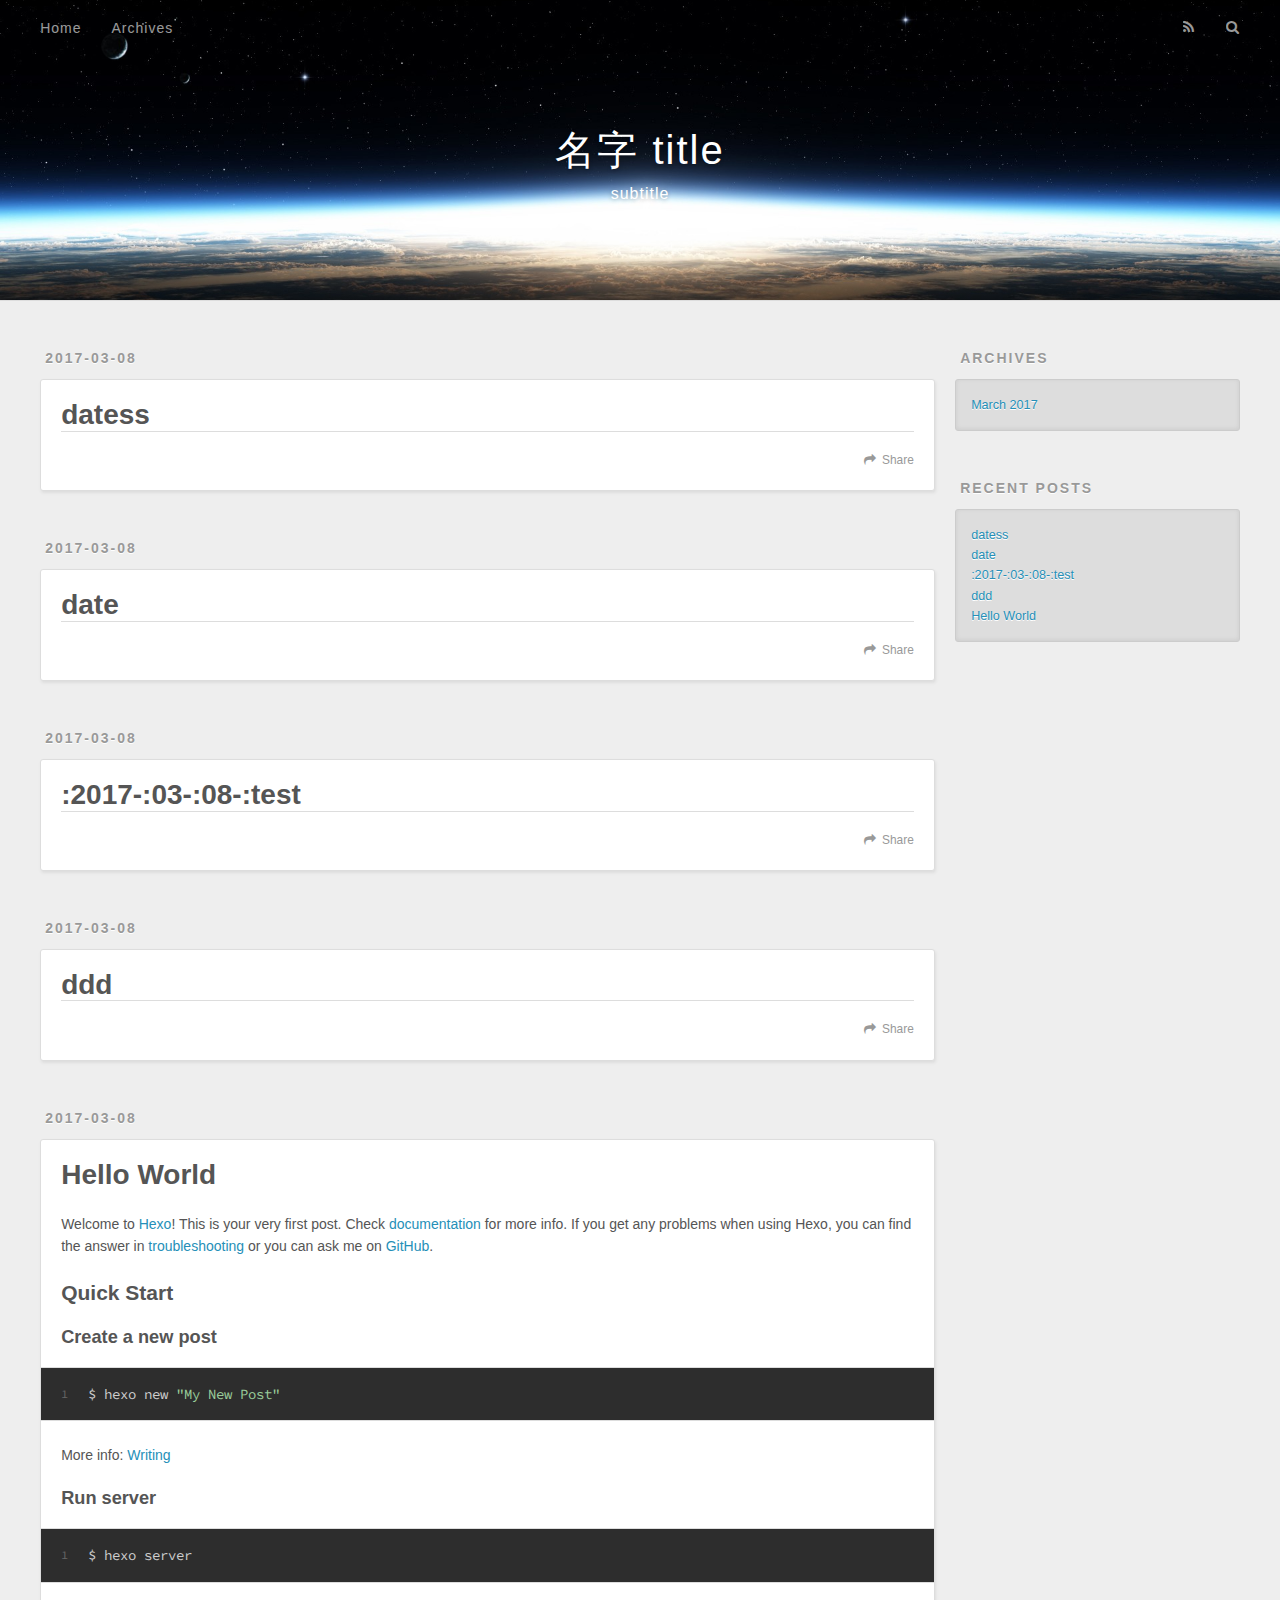
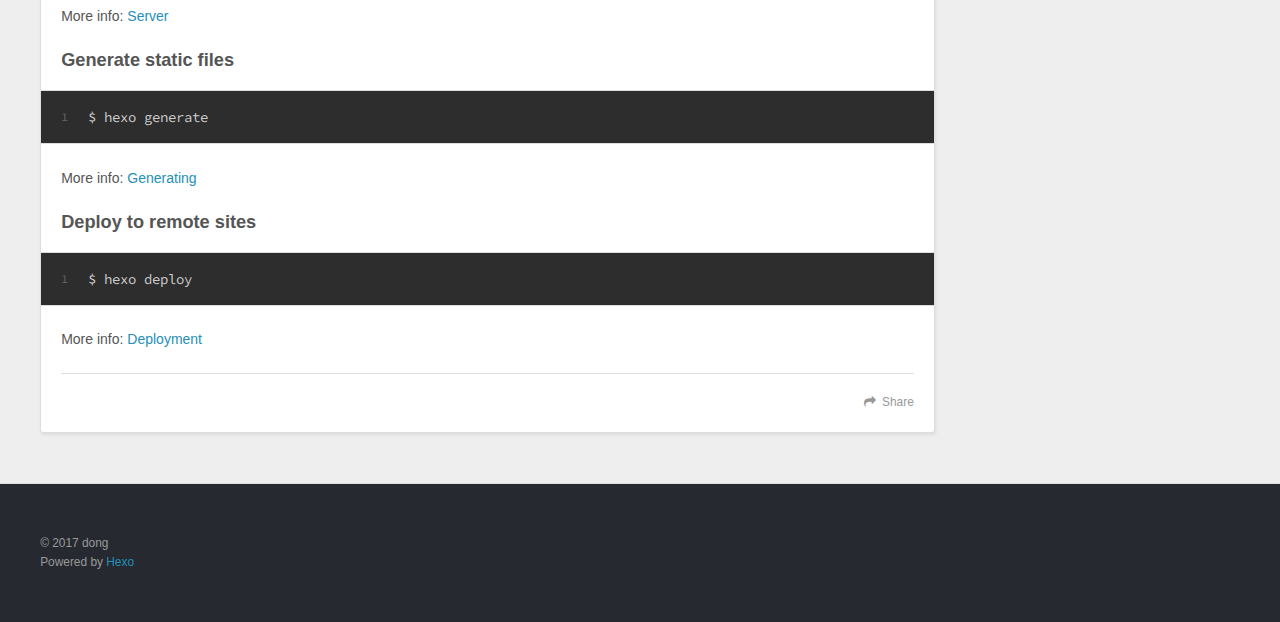
==== commit 82c79a21: "Site updated: 2017-03-10 11:57:22" ====
--- a/index.html
+++ b/index.html
@@ -1,93 +1,11 @@
-<!doctype html>
-
-
-
-  
-
-
-<html class="theme-next muse use-motion" lang="zhongwn">
+<!DOCTYPE html>
+<html>
 <head>
-  <meta charset="UTF-8"/>
-<meta http-equiv="X-UA-Compatible" content="IE=edge" />
-<meta name="viewport" content="width=device-width, initial-scale=1, maximum-scale=1"/>
-
-
-
-<meta http-equiv="Cache-Control" content="no-transform" />
-<meta http-equiv="Cache-Control" content="no-siteapp" />
-
-
-
-
-
-
-
-
-
-
-
-
-
-
-
-  
-  
-  <link href="/lib/fancybox/source/jquery.fancybox.css?v=2.1.5" rel="stylesheet" type="text/css" />
-
-
-
-
-  
-  
-  
-  
-
-  
-    
-    
-  
-
-  
-
-  
-
-  
-
-  
-
-  
-    
-    
-    <link href="//fonts.googleapis.com/css?family=Lato:300,300italic,400,400italic,700,700italic&subset=latin,latin-ext" rel="stylesheet" type="text/css">
-  
-
-
-
-
-
-
-<link href="/lib/font-awesome/css/font-awesome.min.css?v=4.6.2" rel="stylesheet" type="text/css" />
-
-<link href="/css/main.css?v=5.1.0" rel="stylesheet" type="text/css" />
-
-
-  <meta name="keywords" content="Hexo, NexT" />
-
-
-
-
-
-
-
-
-  <link rel="shortcut icon" type="image/x-icon" href="/favicon.ico?v=5.1.0" />
-
-
-
-
-
-
-<meta name="description" content="miaoshu --- miaoshu ---">
+  <meta charset="utf-8">
+  
+  <title>名字 title</title>
+  <meta name="viewport" content="width=device-width, initial-scale=1, maximum-scale=1">
+  <meta name="description" content="miaoshu --- miaoshu ---">
 <meta property="og:type" content="website">
 <meta property="og:title" content="名字 title">
 <meta property="og:url" content="http://yoursite.com/index.html">
@@ -96,706 +14,227 @@
 <meta name="twitter:card" content="summary">
 <meta name="twitter:title" content="名字 title">
 <meta name="twitter:description" content="miaoshu --- miaoshu ---">
-
-
-
-<script type="text/javascript" id="hexo.configurations">
-  var NexT = window.NexT || {};
-  var CONFIG = {
-    root: '/',
-    scheme: 'Muse',
-    sidebar: {"position":"left","display":"post","offset":12,"offset_float":0,"b2t":false,"scrollpercent":false},
-    fancybox: true,
-    motion: true,
-    duoshuo: {
-      userId: '0',
-      author: 'Author'
-    },
-    algolia: {
-      applicationID: '',
-      apiKey: '',
-      indexName: '',
-      hits: {"per_page":10},
-      labels: {"input_placeholder":"Search for Posts","hits_empty":"We didn't find any results for the search: ${query}","hits_stats":"${hits} results found in ${time} ms"}
-    }
-  };
-</script>
-
-
-
-  <link rel="canonical" href="http://yoursite.com/"/>
-
-
-
-
-
-  <title> 名字 title </title>
+  
+    <link rel="alternate" href="/atom.xml" title="名字 title" type="application/atom+xml">
+  
+  
+    <link rel="icon" href="/favicon.png">
+  
+  
+    <link href="//fonts.googleapis.com/css?family=Source+Code+Pro" rel="stylesheet" type="text/css">
+  
+  <link rel="stylesheet" href="/css/style.css">
+  
+
 </head>
 
-<body itemscope itemtype="http://schema.org/WebPage" lang="zhongwn">
-
-  
-
-
-
-
-
-
-
-
-
-
-
-
-
-
-  
-  
-    
-  
-
-  <div class="container one-collumn sidebar-position-left 
-   page-home 
- ">
-    <div class="headband"></div>
-
-    <header id="header" class="header" itemscope itemtype="http://schema.org/WPHeader">
-      <div class="header-inner"><div class="site-brand-wrapper">
-  <div class="site-meta ">
-    
-
-    <div class="custom-logo-site-title">
-      <a href="/"  class="brand" rel="start">
-        <span class="logo-line-before"><i></i></span>
-        <span class="site-title">名字 title</span>
-        <span class="logo-line-after"><i></i></span>
-      </a>
-    </div>
-      
-        <p class="site-subtitle">subtitle</p>
-      
-  </div>
-
-  <div class="site-nav-toggle">
-    <button>
-      <span class="btn-bar"></span>
-      <span class="btn-bar"></span>
-      <span class="btn-bar"></span>
-    </button>
-  </div>
-</div>
-
-<nav class="site-nav">
-  
-
-  
-    <ul id="menu" class="menu">
-      
-        
-        <li class="menu-item menu-item-home">
-          <a href="/" rel="section">
-            
-              <i class="menu-item-icon fa fa-fw fa-home"></i> <br />
-            
-            Startseite
-          </a>
-        </li>
-      
-        
-        <li class="menu-item menu-item-archives">
-          <a href="/archives" rel="section">
-            
-              <i class="menu-item-icon fa fa-fw fa-archive"></i> <br />
-            
-            Archiv
-          </a>
-        </li>
-      
-        
-        <li class="menu-item menu-item-tags">
-          <a href="/tags" rel="section">
-            
-              <i class="menu-item-icon fa fa-fw fa-tags"></i> <br />
-            
-            Tags
-          </a>
-        </li>
-      
-
-      
-    </ul>
-  
-
-  
-</nav>
-
-
-
- </div>
-    </header>
-
-    <main id="main" class="main">
-      <div class="main-inner">
-        <div class="content-wrap">
-          <div id="content" class="content">
-            
-  <section id="posts" class="posts-expand">
-    
-      
-
-  
-
-  
-  
-  
-
-  <article class="post post-type-normal " itemscope itemtype="http://schema.org/Article">
-    <link itemprop="mainEntityOfPage" href="http://yoursite.com/2017/03/08/datess/">
-
-    <span hidden itemprop="author" itemscope itemtype="http://schema.org/Person">
-      <meta itemprop="name" content="dong">
-      <meta itemprop="description" content="">
-      <meta itemprop="image" content="/images/avatar.gif">
-    </span>
-
-    <span hidden itemprop="publisher" itemscope itemtype="http://schema.org/Organization">
-      <meta itemprop="name" content="名字 title">
-    </span>
-
-    
-      <header class="post-header">
-
-        
-        
-          <h1 class="post-title" itemprop="name headline">
-            
-            
-              
-                
-                <a class="post-title-link" href="/2017/03/08/datess/" itemprop="url">
-                  datess
-                </a>
-              
-            
-          </h1>
-        
-
-        <div class="post-meta">
-          <span class="post-time">
-            
-              <span class="post-meta-item-icon">
-                <i class="fa fa-calendar-o"></i>
-              </span>
-              
-                <span class="post-meta-item-text">Veröffentlicht am</span>
-              
-              <time title="Post created" itemprop="dateCreated datePublished" datetime="2017-03-08T17:59:22+08:00">
-                2017-03-08
-              </time>
-            
-
-            
-
-            
-          </span>
-
-          
-
-          
-            
-          
-
-          
-          
-
-          
-
-          
-
-          
-
-        </div>
-      </header>
-    
-
-
-    <div class="post-body" itemprop="articleBody">
-
-      
-      
-
-      
-        
-          
-            
-          
-        
-      
-    </div>
-
-    <div>
-      
-    </div>
-
-    <div>
-      
-    </div>
-
-
-    <footer class="post-footer">
-      
-
-      
-
-      
-
-      
-      
-        <div class="post-eof"></div>
-      
-    </footer>
-  </article>
-
-
-    
-      
-
-  
-
-  
-  
-  
-
-  <article class="post post-type-normal " itemscope itemtype="http://schema.org/Article">
-    <link itemprop="mainEntityOfPage" href="http://yoursite.com/2017/03/08/date/">
-
-    <span hidden itemprop="author" itemscope itemtype="http://schema.org/Person">
-      <meta itemprop="name" content="dong">
-      <meta itemprop="description" content="">
-      <meta itemprop="image" content="/images/avatar.gif">
-    </span>
-
-    <span hidden itemprop="publisher" itemscope itemtype="http://schema.org/Organization">
-      <meta itemprop="name" content="名字 title">
-    </span>
-
-    
-      <header class="post-header">
-
-        
-        
-          <h1 class="post-title" itemprop="name headline">
-            
-            
-              
-                
-                <a class="post-title-link" href="/2017/03/08/date/" itemprop="url">
-                  date
-                </a>
-              
-            
-          </h1>
-        
-
-        <div class="post-meta">
-          <span class="post-time">
-            
-              <span class="post-meta-item-icon">
-                <i class="fa fa-calendar-o"></i>
-              </span>
-              
-                <span class="post-meta-item-text">Veröffentlicht am</span>
-              
-              <time title="Post created" itemprop="dateCreated datePublished" datetime="2017-03-08T17:58:31+08:00">
-                2017-03-08
-              </time>
-            
-
-            
-
-            
-          </span>
-
-          
-
-          
-            
-          
-
-          
-          
-
-          
-
-          
-
-          
-
-        </div>
-      </header>
-    
-
-
-    <div class="post-body" itemprop="articleBody">
-
-      
-      
-
-      
-        
-          
-            
-          
-        
-      
-    </div>
-
-    <div>
-      
-    </div>
-
-    <div>
-      
-    </div>
-
-
-    <footer class="post-footer">
-      
-
-      
-
-      
-
-      
-      
-        <div class="post-eof"></div>
-      
-    </footer>
-  </article>
-
-
-    
-      
-
-  
-
-  
-  
-  
-
-  <article class="post post-type-normal " itemscope itemtype="http://schema.org/Article">
-    <link itemprop="mainEntityOfPage" href="http://yoursite.com/2017/03/08/test/">
-
-    <span hidden itemprop="author" itemscope itemtype="http://schema.org/Person">
-      <meta itemprop="name" content="dong">
-      <meta itemprop="description" content="">
-      <meta itemprop="image" content="/images/avatar.gif">
-    </span>
-
-    <span hidden itemprop="publisher" itemscope itemtype="http://schema.org/Organization">
-      <meta itemprop="name" content="名字 title">
-    </span>
-
-    
-      <header class="post-header">
-
-        
-        
-          <h1 class="post-title" itemprop="name headline">
-            
-            
-              
-                
-                <a class="post-title-link" href="/2017/03/08/test/" itemprop="url">
-                  :2017-:03-:08-:test
-                </a>
-              
-            
-          </h1>
-        
-
-        <div class="post-meta">
-          <span class="post-time">
-            
-              <span class="post-meta-item-icon">
-                <i class="fa fa-calendar-o"></i>
-              </span>
-              
-                <span class="post-meta-item-text">Veröffentlicht am</span>
-              
-              <time title="Post created" itemprop="dateCreated datePublished" datetime="2017-03-08T17:54:29+08:00">
-                2017-03-08
-              </time>
-            
-
-            
-
-            
-          </span>
-
-          
-
-          
-            
-          
-
-          
-          
-
-          
-
-          
-
-          
-
-        </div>
-      </header>
-    
-
-
-    <div class="post-body" itemprop="articleBody">
-
-      
-      
-
-      
-        
-          
-            
-          
-        
-      
-    </div>
-
-    <div>
-      
-    </div>
-
-    <div>
-      
-    </div>
-
-
-    <footer class="post-footer">
-      
-
-      
-
-      
-
-      
-      
-        <div class="post-eof"></div>
-      
-    </footer>
-  </article>
-
-
-    
-      
-
-  
-
-  
-  
-  
-
-  <article class="post post-type-normal " itemscope itemtype="http://schema.org/Article">
-    <link itemprop="mainEntityOfPage" href="http://yoursite.com/2017/03/08/ddd/">
-
-    <span hidden itemprop="author" itemscope itemtype="http://schema.org/Person">
-      <meta itemprop="name" content="dong">
-      <meta itemprop="description" content="">
-      <meta itemprop="image" content="/images/avatar.gif">
-    </span>
-
-    <span hidden itemprop="publisher" itemscope itemtype="http://schema.org/Organization">
-      <meta itemprop="name" content="名字 title">
-    </span>
-
-    
-      <header class="post-header">
-
-        
-        
-          <h1 class="post-title" itemprop="name headline">
-            
-            
-              
-                
-                <a class="post-title-link" href="/2017/03/08/ddd/" itemprop="url">
-                  ddd
-                </a>
-              
-            
-          </h1>
-        
-
-        <div class="post-meta">
-          <span class="post-time">
-            
-              <span class="post-meta-item-icon">
-                <i class="fa fa-calendar-o"></i>
-              </span>
-              
-                <span class="post-meta-item-text">Veröffentlicht am</span>
-              
-              <time title="Post created" itemprop="dateCreated datePublished" datetime="2017-03-08T17:47:38+08:00">
-                2017-03-08
-              </time>
-            
-
-            
-
-            
-          </span>
-
-          
-
-          
-            
-          
-
-          
-          
-
-          
-
-          
-
-          
-
-        </div>
-      </header>
-    
-
-
-    <div class="post-body" itemprop="articleBody">
-
-      
-      
-
-      
-        
-          
-            
-          
-        
-      
-    </div>
-
-    <div>
-      
-    </div>
-
-    <div>
-      
-    </div>
-
-
-    <footer class="post-footer">
-      
-
-      
-
-      
-
-      
-      
-        <div class="post-eof"></div>
-      
-    </footer>
-  </article>
-
-
-    
-      
-
-  
-
-  
-  
-  
-
-  <article class="post post-type-normal " itemscope itemtype="http://schema.org/Article">
-    <link itemprop="mainEntityOfPage" href="http://yoursite.com/2017/03/08/hello-world/">
-
-    <span hidden itemprop="author" itemscope itemtype="http://schema.org/Person">
-      <meta itemprop="name" content="dong">
-      <meta itemprop="description" content="">
-      <meta itemprop="image" content="/images/avatar.gif">
-    </span>
-
-    <span hidden itemprop="publisher" itemscope itemtype="http://schema.org/Organization">
-      <meta itemprop="name" content="名字 title">
-    </span>
-
-    
-      <header class="post-header">
-
-        
-        
-          <h1 class="post-title" itemprop="name headline">
-            
-            
-              
-                
-                <a class="post-title-link" href="/2017/03/08/hello-world/" itemprop="url">
-                  Hello World
-                </a>
-              
-            
-          </h1>
-        
-
-        <div class="post-meta">
-          <span class="post-time">
-            
-              <span class="post-meta-item-icon">
-                <i class="fa fa-calendar-o"></i>
-              </span>
-              
-                <span class="post-meta-item-text">Veröffentlicht am</span>
-              
-              <time title="Post created" itemprop="dateCreated datePublished" datetime="2017-03-08T17:16:17+08:00">
-                2017-03-08
-              </time>
-            
-
-            
-
-            
-          </span>
-
-          
-
-          
-            
-          
-
-          
-          
-
-          
-
-          
-
-          
-
-        </div>
-      </header>
-    
-
-
-    <div class="post-body" itemprop="articleBody">
-
-      
-      
-
-      
-        
-          
-            <p>Welcome to <a href="https://hexo.io/" target="_blank" rel="external">Hexo</a>! This is your very first post. Check <a href="https://hexo.io/docs/" target="_blank" rel="external">documentation</a> for more info. If you get any problems when using Hexo, you can find the answer in <a href="https://hexo.io/docs/troubleshooting.html" target="_blank" rel="external">troubleshooting</a> or you can ask me on <a href="https://github.com/hexojs/hexo/issues" target="_blank" rel="external">GitHub</a>.</p>
+<body>
+  <div id="container">
+    <div id="wrap">
+      <header id="header">
+  <div id="banner"></div>
+  <div id="header-outer" class="outer">
+    <div id="header-title" class="inner">
+      <h1 id="logo-wrap">
+        <a href="/" id="logo">名字 title</a>
+      </h1>
+      
+        <h2 id="subtitle-wrap">
+          <a href="/" id="subtitle">subtitle</a>
+        </h2>
+      
+    </div>
+    <div id="header-inner" class="inner">
+      <nav id="main-nav">
+        <a id="main-nav-toggle" class="nav-icon"></a>
+        
+          <a class="main-nav-link" href="/">Home</a>
+        
+          <a class="main-nav-link" href="/archives">Archives</a>
+        
+      </nav>
+      <nav id="sub-nav">
+        
+          <a id="nav-rss-link" class="nav-icon" href="/atom.xml" title="RSS Feed"></a>
+        
+        <a id="nav-search-btn" class="nav-icon" title="Search"></a>
+      </nav>
+      <div id="search-form-wrap">
+        <form action="//google.com/search" method="get" accept-charset="UTF-8" class="search-form"><input type="search" name="q" results="0" class="search-form-input" placeholder="Search"><button type="submit" class="search-form-submit">&#xF002;</button><input type="hidden" name="sitesearch" value="http://yoursite.com"></form>
+      </div>
+    </div>
+  </div>
+</header>
+      <div class="outer">
+        <section id="main">
+  
+    <article id="post-datess" class="article article-type-post" itemscope itemprop="blogPost">
+  <div class="article-meta">
+    <a href="/2017/03/08/datess/" class="article-date">
+  <time datetime="2017-03-08T09:59:22.000Z" itemprop="datePublished">2017-03-08</time>
+</a>
+    
+  </div>
+  <div class="article-inner">
+    
+    
+      <header class="article-header">
+        
+  
+    <h1 itemprop="name">
+      <a class="article-title" href="/2017/03/08/datess/">datess</a>
+    </h1>
+  
+
+      </header>
+    
+    <div class="article-entry" itemprop="articleBody">
+      
+        
+      
+    </div>
+    <footer class="article-footer">
+      <a data-url="http://yoursite.com/2017/03/08/datess/" data-id="cj03ajexd0001ye2nzwmqgell" class="article-share-link">Share</a>
+      
+      
+    </footer>
+  </div>
+  
+</article>
+
+
+  
+    <article id="post-date" class="article article-type-post" itemscope itemprop="blogPost">
+  <div class="article-meta">
+    <a href="/2017/03/08/date/" class="article-date">
+  <time datetime="2017-03-08T09:58:31.000Z" itemprop="datePublished">2017-03-08</time>
+</a>
+    
+  </div>
+  <div class="article-inner">
+    
+    
+      <header class="article-header">
+        
+  
+    <h1 itemprop="name">
+      <a class="article-title" href="/2017/03/08/date/">date</a>
+    </h1>
+  
+
+      </header>
+    
+    <div class="article-entry" itemprop="articleBody">
+      
+        
+      
+    </div>
+    <footer class="article-footer">
+      <a data-url="http://yoursite.com/2017/03/08/date/" data-id="cj03ajex70000ye2ngkk18d7p" class="article-share-link">Share</a>
+      
+      
+    </footer>
+  </div>
+  
+</article>
+
+
+  
+    <article id="post-test" class="article article-type-post" itemscope itemprop="blogPost">
+  <div class="article-meta">
+    <a href="/2017/03/08/test/" class="article-date">
+  <time datetime="2017-03-08T09:54:29.000Z" itemprop="datePublished">2017-03-08</time>
+</a>
+    
+  </div>
+  <div class="article-inner">
+    
+    
+      <header class="article-header">
+        
+  
+    <h1 itemprop="name">
+      <a class="article-title" href="/2017/03/08/test/">:2017-:03-:08-:test</a>
+    </h1>
+  
+
+      </header>
+    
+    <div class="article-entry" itemprop="articleBody">
+      
+        
+      
+    </div>
+    <footer class="article-footer">
+      <a data-url="http://yoursite.com/2017/03/08/test/" data-id="cj03ajexh0002ye2ntol9gbaf" class="article-share-link">Share</a>
+      
+      
+    </footer>
+  </div>
+  
+</article>
+
+
+  
+    <article id="post-ddd" class="article article-type-post" itemscope itemprop="blogPost">
+  <div class="article-meta">
+    <a href="/2017/03/08/ddd/" class="article-date">
+  <time datetime="2017-03-08T09:47:38.000Z" itemprop="datePublished">2017-03-08</time>
+</a>
+    
+  </div>
+  <div class="article-inner">
+    
+    
+      <header class="article-header">
+        
+  
+    <h1 itemprop="name">
+      <a class="article-title" href="/2017/03/08/ddd/">ddd</a>
+    </h1>
+  
+
+      </header>
+    
+    <div class="article-entry" itemprop="articleBody">
+      
+        
+      
+    </div>
+    <footer class="article-footer">
+      <a data-url="http://yoursite.com/2017/03/08/ddd/" data-id="cj03ajexk0003ye2nkpt6ys41" class="article-share-link">Share</a>
+      
+      
+    </footer>
+  </div>
+  
+</article>
+
+
+  
+    <article id="post-hello-world" class="article article-type-post" itemscope itemprop="blogPost">
+  <div class="article-meta">
+    <a href="/2017/03/08/hello-world/" class="article-date">
+  <time datetime="2017-03-08T09:16:17.000Z" itemprop="datePublished">2017-03-08</time>
+</a>
+    
+  </div>
+  <div class="article-inner">
+    
+    
+      <header class="article-header">
+        
+  
+    <h1 itemprop="name">
+      <a class="article-title" href="/2017/03/08/hello-world/">Hello World</a>
+    </h1>
+  
+
+      </header>
+    
+    <div class="article-entry" itemprop="articleBody">
+      
+        <p>Welcome to <a href="https://hexo.io/" target="_blank" rel="external">Hexo</a>! This is your very first post. Check <a href="https://hexo.io/docs/" target="_blank" rel="external">documentation</a> for more info. If you get any problems when using Hexo, you can find the answer in <a href="https://hexo.io/docs/troubleshooting.html" target="_blank" rel="external">troubleshooting</a> or you can ask me on <a href="https://github.com/hexojs/hexo/issues" target="_blank" rel="external">GitHub</a>.</p>
 <h2 id="Quick-Start"><a href="#Quick-Start" class="headerlink" title="Quick Start"></a>Quick Start</h2><h3 id="Create-a-new-post"><a href="#Create-a-new-post" class="headerlink" title="Create a new post"></a>Create a new post</h3><figure class="highlight bash"><table><tr><td class="gutter"><pre><div class="line">1</div></pre></td><td class="code"><pre><div class="line">$ hexo new <span class="string">"My New Post"</span></div></pre></td></tr></table></figure>
 <p>More info: <a href="https://hexo.io/docs/writing.html" target="_blank" rel="external">Writing</a></p>
 <h3 id="Run-server"><a href="#Run-server" class="headerlink" title="Run server"></a>Run server</h3><figure class="highlight bash"><table><tr><td class="gutter"><pre><div class="line">1</div></pre></td><td class="code"><pre><div class="line">$ hexo server</div></pre></td></tr></table></figure>
@@ -805,267 +244,104 @@
 <h3 id="Deploy-to-remote-sites"><a href="#Deploy-to-remote-sites" class="headerlink" title="Deploy to remote sites"></a>Deploy to remote sites</h3><figure class="highlight bash"><table><tr><td class="gutter"><pre><div class="line">1</div></pre></td><td class="code"><pre><div class="line">$ hexo deploy</div></pre></td></tr></table></figure>
 <p>More info: <a href="https://hexo.io/docs/deployment.html" target="_blank" rel="external">Deployment</a></p>
 
-          
-        
-      
-    </div>
-
-    <div>
-      
-    </div>
-
-    <div>
-      
-    </div>
-
-
-    <footer class="post-footer">
-      
-
-      
-
-      
-
-      
-      
-        <div class="post-eof"></div>
-      
-    </footer>
-  </article>
-
-
-    
-  </section>
-
-  
-
-          
-          </div>
-          
-
-
-          
-
-        </div>
-        
-          
-  
-  <div class="sidebar-toggle">
-    <div class="sidebar-toggle-line-wrap">
-      <span class="sidebar-toggle-line sidebar-toggle-line-first"></span>
-      <span class="sidebar-toggle-line sidebar-toggle-line-middle"></span>
-      <span class="sidebar-toggle-line sidebar-toggle-line-last"></span>
-    </div>
-  </div>
-
-  <aside id="sidebar" class="sidebar">
-    <div class="sidebar-inner">
-
-      
-
-      
-
-      <section class="site-overview sidebar-panel sidebar-panel-active">
-        <div class="site-author motion-element" itemprop="author" itemscope itemtype="http://schema.org/Person">
-          <img class="site-author-image" itemprop="image"
-               src="/images/avatar.gif"
-               alt="dong" />
-          <p class="site-author-name" itemprop="name">dong</p>
-           
-              <p class="site-description motion-element" itemprop="description">miaoshu --- miaoshu ---</p>
-          
-        </div>
-        <nav class="site-state motion-element">
-
-          
-            <div class="site-state-item site-state-posts">
-              <a href="/archives">
-                <span class="site-state-item-count">5</span>
-                <span class="site-state-item-name">Artikel</span>
-              </a>
-            </div>
-          
-
-          
-
-          
-
-        </nav>
-
-        
-
-        <div class="links-of-author motion-element">
-          
-        </div>
-
-        
-        
-
-        
-        
-
-        
-
-
-      </section>
-
-      
-
-      
-
-    </div>
-  </aside>
-
-
+      
+    </div>
+    <footer class="article-footer">
+      <a data-url="http://yoursite.com/2017/03/08/hello-world/" data-id="cj03ajexm0004ye2n0arytyo8" class="article-share-link">Share</a>
+      
+      
+    </footer>
+  </div>
+  
+</article>
+
+
+  
+
+</section>
+        
+          <aside id="sidebar">
+  
+    
+
+  
+    
+
+  
+    
+  
+    
+  <div class="widget-wrap">
+    <h3 class="widget-title">Archives</h3>
+    <div class="widget">
+      <ul class="archive-list"><li class="archive-list-item"><a class="archive-list-link" href="/archives/2017/03/">March 2017</a></li></ul>
+    </div>
+  </div>
+
+
+  
+    
+  <div class="widget-wrap">
+    <h3 class="widget-title">Recent Posts</h3>
+    <div class="widget">
+      <ul>
+        
+          <li>
+            <a href="/2017/03/08/datess/">datess</a>
+          </li>
+        
+          <li>
+            <a href="/2017/03/08/date/">date</a>
+          </li>
+        
+          <li>
+            <a href="/2017/03/08/test/">:2017-:03-:08-:test</a>
+          </li>
+        
+          <li>
+            <a href="/2017/03/08/ddd/">ddd</a>
+          </li>
+        
+          <li>
+            <a href="/2017/03/08/hello-world/">Hello World</a>
+          </li>
+        
+      </ul>
+    </div>
+  </div>
+
+  
+</aside>
         
       </div>
-    </main>
-
-    <footer id="footer" class="footer">
-      <div class="footer-inner">
-        <div class="copyright" >
-  
-  &copy; 
-  <span itemprop="copyrightYear">2017</span>
-  <span class="with-love">
-    <i class="fa fa-heart"></i>
-  </span>
-  <span class="author" itemprop="copyrightHolder">dong</span>
-</div>
-
-
-<div class="powered-by">
-  Erstellt mit  <a class="theme-link" href="https://hexo.io">Hexo</a>
-</div>
-
-<div class="theme-info">
-  Theme -
-  <a class="theme-link" href="https://github.com/iissnan/hexo-theme-next">
-    NexT.Muse
-  </a>
-</div>
-
-
-        
-
-        
-      </div>
-    </footer>
-
-    
-      <div class="back-to-top">
-        <i class="fa fa-arrow-up"></i>
-        
-      </div>
-    
-    
-  </div>
-
-  
-
-<script type="text/javascript">
-  if (Object.prototype.toString.call(window.Promise) !== '[object Function]') {
-    window.Promise = null;
-  }
-</script>
-
-
-
-
-
-
-
-
-
-  
-
-
-
-
-  
-  <script type="text/javascript" src="/lib/jquery/index.js?v=2.1.3"></script>
-
-  
-  <script type="text/javascript" src="/lib/fastclick/lib/fastclick.min.js?v=1.0.6"></script>
-
-  
-  <script type="text/javascript" src="/lib/jquery_lazyload/jquery.lazyload.js?v=1.9.7"></script>
-
-  
-  <script type="text/javascript" src="/lib/velocity/velocity.min.js?v=1.2.1"></script>
-
-  
-  <script type="text/javascript" src="/lib/velocity/velocity.ui.min.js?v=1.2.1"></script>
-
-  
-  <script type="text/javascript" src="/lib/fancybox/source/jquery.fancybox.pack.js?v=2.1.5"></script>
-
-
-  
-
-
-  <script type="text/javascript" src="/js/src/utils.js?v=5.1.0"></script>
-
-  <script type="text/javascript" src="/js/src/motion.js?v=5.1.0"></script>
-
-
-
-  
-  
-
-  
-
-  
-
-
-  <script type="text/javascript" src="/js/src/bootstrap.js?v=5.1.0"></script>
-
-
-
-  
-
-
-
-  
-
-
-
-
-	
-
-
-
-
-
-  
-
-
-
-
-
-  
-
-
-
-
-
-  
-
-
-
-  
-  
-
-  
-
-  
-
-  
-
-  
-
-
-  
-
+      <footer id="footer">
+  
+  <div class="outer">
+    <div id="footer-info" class="inner">
+      &copy; 2017 dong<br>
+      Powered by <a href="http://hexo.io/" target="_blank">Hexo</a>
+    </div>
+  </div>
+</footer>
+    </div>
+    <nav id="mobile-nav">
+  
+    <a href="/" class="mobile-nav-link">Home</a>
+  
+    <a href="/archives" class="mobile-nav-link">Archives</a>
+  
+</nav>
+    
+
+<script src="//ajax.googleapis.com/ajax/libs/jquery/2.0.3/jquery.min.js"></script>
+
+
+  <link rel="stylesheet" href="/fancybox/jquery.fancybox.css">
+  <script src="/fancybox/jquery.fancybox.pack.js"></script>
+
+
+<script src="/js/script.js"></script>
+
+  </div>
 </body>
-</html>
+</html>--- a/css/style.css
+++ b/css/style.css
@@ -0,0 +1,1374 @@
+body {
+  width: 100%;
+}
+body:before,
+body:after {
+  content: "";
+  display: table;
+}
+body:after {
+  clear: both;
+}
+html,
+body,
+div,
+span,
+applet,
+object,
+iframe,
+h1,
+h2,
+h3,
+h4,
+h5,
+h6,
+p,
+blockquote,
+pre,
+a,
+abbr,
+acronym,
+address,
+big,
+cite,
+code,
+del,
+dfn,
+em,
+img,
+ins,
+kbd,
+q,
+s,
+samp,
+small,
+strike,
+strong,
+sub,
+sup,
+tt,
+var,
+dl,
+dt,
+dd,
+ol,
+ul,
+li,
+fieldset,
+form,
+label,
+legend,
+table,
+caption,
+tbody,
+tfoot,
+thead,
+tr,
+th,
+td {
+  margin: 0;
+  padding: 0;
+  border: 0;
+  outline: 0;
+  font-weight: inherit;
+  font-style: inherit;
+  font-family: inherit;
+  font-size: 100%;
+  vertical-align: baseline;
+}
+body {
+  line-height: 1;
+  color: #000;
+  background: #fff;
+}
+ol,
+ul {
+  list-style: none;
+}
+table {
+  border-collapse: separate;
+  border-spacing: 0;
+  vertical-align: middle;
+}
+caption,
+th,
+td {
+  text-align: left;
+  font-weight: normal;
+  vertical-align: middle;
+}
+a img {
+  border: none;
+}
+input,
+button {
+  margin: 0;
+  padding: 0;
+}
+input::-moz-focus-inner,
+button::-moz-focus-inner {
+  border: 0;
+  padding: 0;
+}
+@font-face {
+  font-family: FontAwesome;
+  font-style: normal;
+  font-weight: normal;
+  src: url("fonts/fontawesome-webfont.eot?v=#4.0.3");
+  src: url("fonts/fontawesome-webfont.eot?#iefix&v=#4.0.3") format("embedded-opentype"), url("fonts/fontawesome-webfont.woff?v=#4.0.3") format("woff"), url("fonts/fontawesome-webfont.ttf?v=#4.0.3") format("truetype"), url("fonts/fontawesome-webfont.svg#fontawesomeregular?v=#4.0.3") format("svg");
+}
+html,
+body,
+#container {
+  height: 100%;
+}
+body {
+  background: #eee;
+  font: 14px "Helvetica Neue", Helvetica, Arial, sans-serif;
+  -webkit-text-size-adjust: 100%;
+}
+.outer {
+  max-width: 1220px;
+  margin: 0 auto;
+  padding: 0 20px;
+}
+.outer:before,
+.outer:after {
+  content: "";
+  display: table;
+}
+.outer:after {
+  clear: both;
+}
+.inner {
+  display: inline;
+  float: left;
+  width: 98.33333333333333%;
+  margin: 0 0.833333333333333%;
+}
+.left,
+.alignleft {
+  float: left;
+}
+.right,
+.alignright {
+  float: right;
+}
+.clear {
+  clear: both;
+}
+#container {
+  position: relative;
+}
+.mobile-nav-on {
+  overflow: hidden;
+}
+#wrap {
+  height: 100%;
+  width: 100%;
+  position: absolute;
+  top: 0;
+  left: 0;
+  -webkit-transition: 0.2s ease-out;
+  -moz-transition: 0.2s ease-out;
+  -ms-transition: 0.2s ease-out;
+  transition: 0.2s ease-out;
+  z-index: 1;
+  background: #eee;
+}
+.mobile-nav-on #wrap {
+  left: 280px;
+}
+@media screen and (min-width: 768px) {
+  #main {
+    display: inline;
+    float: left;
+    width: 73.33333333333333%;
+    margin: 0 0.833333333333333%;
+  }
+}
+.article-date,
+.article-category-link,
+.archive-year,
+.widget-title {
+  text-decoration: none;
+  text-transform: uppercase;
+  letter-spacing: 2px;
+  color: #999;
+  margin-bottom: 1em;
+  margin-left: 5px;
+  line-height: 1em;
+  text-shadow: 0 1px #fff;
+  font-weight: bold;
+}
+.article-inner,
+.archive-article-inner {
+  background: #fff;
+  -webkit-box-shadow: 1px 2px 3px #ddd;
+  box-shadow: 1px 2px 3px #ddd;
+  border: 1px solid #ddd;
+  border-radius: 3px;
+}
+.article-entry h1,
+.widget h1 {
+  font-size: 2em;
+}
+.article-entry h2,
+.widget h2 {
+  font-size: 1.5em;
+}
+.article-entry h3,
+.widget h3 {
+  font-size: 1.3em;
+}
+.article-entry h4,
+.widget h4 {
+  font-size: 1.2em;
+}
+.article-entry h5,
+.widget h5 {
+  font-size: 1em;
+}
+.article-entry h6,
+.widget h6 {
+  font-size: 1em;
+  color: #999;
+}
+.article-entry hr,
+.widget hr {
+  border: 1px dashed #ddd;
+}
+.article-entry strong,
+.widget strong {
+  font-weight: bold;
+}
+.article-entry em,
+.widget em,
+.article-entry cite,
+.widget cite {
+  font-style: italic;
+}
+.article-entry sup,
+.widget sup,
+.article-entry sub,
+.widget sub {
+  font-size: 0.75em;
+  line-height: 0;
+  position: relative;
+  vertical-align: baseline;
+}
+.article-entry sup,
+.widget sup {
+  top: -0.5em;
+}
+.article-entry sub,
+.widget sub {
+  bottom: -0.2em;
+}
+.article-entry small,
+.widget small {
+  font-size: 0.85em;
+}
+.article-entry acronym,
+.widget acronym,
+.article-entry abbr,
+.widget abbr {
+  border-bottom: 1px dotted;
+}
+.article-entry ul,
+.widget ul,
+.article-entry ol,
+.widget ol,
+.article-entry dl,
+.widget dl {
+  margin: 0 20px;
+  line-height: 1.6em;
+}
+.article-entry ul ul,
+.widget ul ul,
+.article-entry ol ul,
+.widget ol ul,
+.article-entry ul ol,
+.widget ul ol,
+.article-entry ol ol,
+.widget ol ol {
+  margin-top: 0;
+  margin-bottom: 0;
+}
+.article-entry ul,
+.widget ul {
+  list-style: disc;
+}
+.article-entry ol,
+.widget ol {
+  list-style: decimal;
+}
+.article-entry dt,
+.widget dt {
+  font-weight: bold;
+}
+#header {
+  height: 300px;
+  position: relative;
+  border-bottom: 1px solid #ddd;
+}
+#header:before,
+#header:after {
+  content: "";
+  position: absolute;
+  left: 0;
+  right: 0;
+  height: 40px;
+}
+#header:before {
+  top: 0;
+  background: -webkit-linear-gradient(rgba(0,0,0,0.2), transparent);
+  background: -moz-linear-gradient(rgba(0,0,0,0.2), transparent);
+  background: -ms-linear-gradient(rgba(0,0,0,0.2), transparent);
+  background: linear-gradient(rgba(0,0,0,0.2), transparent);
+}
+#header:after {
+  bottom: 0;
+  background: -webkit-linear-gradient(transparent, rgba(0,0,0,0.2));
+  background: -moz-linear-gradient(transparent, rgba(0,0,0,0.2));
+  background: -ms-linear-gradient(transparent, rgba(0,0,0,0.2));
+  background: linear-gradient(transparent, rgba(0,0,0,0.2));
+}
+#header-outer {
+  height: 100%;
+  position: relative;
+}
+#header-inner {
+  position: relative;
+  overflow: hidden;
+}
+#banner {
+  position: absolute;
+  top: 0;
+  left: 0;
+  width: 100%;
+  height: 100%;
+  background: url("images/banner.jpg") center #000;
+  -webkit-background-size: cover;
+  -moz-background-size: cover;
+  background-size: cover;
+  z-index: -1;
+}
+#header-title {
+  text-align: center;
+  height: 40px;
+  position: absolute;
+  top: 50%;
+  left: 0;
+  margin-top: -20px;
+}
+#logo,
+#subtitle {
+  text-decoration: none;
+  color: #fff;
+  font-weight: 300;
+  text-shadow: 0 1px 4px rgba(0,0,0,0.3);
+}
+#logo {
+  font-size: 40px;
+  line-height: 40px;
+  letter-spacing: 2px;
+}
+#subtitle {
+  font-size: 16px;
+  line-height: 16px;
+  letter-spacing: 1px;
+}
+#subtitle-wrap {
+  margin-top: 16px;
+}
+#main-nav {
+  float: left;
+  margin-left: -15px;
+}
+.nav-icon,
+.main-nav-link {
+  float: left;
+  color: #fff;
+  opacity: 0.6;
+  text-decoration: none;
+  text-shadow: 0 1px rgba(0,0,0,0.2);
+  -webkit-transition: opacity 0.2s;
+  -moz-transition: opacity 0.2s;
+  -ms-transition: opacity 0.2s;
+  transition: opacity 0.2s;
+  display: block;
+  padding: 20px 15px;
+}
+.nav-icon:hover,
+.main-nav-link:hover {
+  opacity: 1;
+}
+.nav-icon {
+  font-family: FontAwesome;
+  text-align: center;
+  font-size: 14px;
+  width: 14px;
+  height: 14px;
+  padding: 20px 15px;
+  position: relative;
+  cursor: pointer;
+}
+.main-nav-link {
+  font-weight: 300;
+  letter-spacing: 1px;
+}
+@media screen and (max-width: 479px) {
+  .main-nav-link {
+    display: none;
+  }
+}
+#main-nav-toggle {
+  display: none;
+}
+#main-nav-toggle:before {
+  content: "\f0c9";
+}
+@media screen and (max-width: 479px) {
+  #main-nav-toggle {
+    display: block;
+  }
+}
+#sub-nav {
+  float: right;
+  margin-right: -15px;
+}
+#nav-rss-link:before {
+  content: "\f09e";
+}
+#nav-search-btn:before {
+  content: "\f002";
+}
+#search-form-wrap {
+  position: absolute;
+  top: 15px;
+  width: 150px;
+  height: 30px;
+  right: -150px;
+  opacity: 0;
+  -webkit-transition: 0.2s ease-out;
+  -moz-transition: 0.2s ease-out;
+  -ms-transition: 0.2s ease-out;
+  transition: 0.2s ease-out;
+}
+#search-form-wrap.on {
+  opacity: 1;
+  right: 0;
+}
+@media screen and (max-width: 479px) {
+  #search-form-wrap {
+    width: 100%;
+    right: -100%;
+  }
+}
+.search-form {
+  position: absolute;
+  top: 0;
+  left: 0;
+  right: 0;
+  background: #fff;
+  padding: 5px 15px;
+  border-radius: 15px;
+  -webkit-box-shadow: 0 0 10px rgba(0,0,0,0.3);
+  box-shadow: 0 0 10px rgba(0,0,0,0.3);
+}
+.search-form-input {
+  border: none;
+  background: none;
+  color: #555;
+  width: 100%;
+  font: 13px "Helvetica Neue", Helvetica, Arial, sans-serif;
+  outline: none;
+}
+.search-form-input::-webkit-search-results-decoration,
+.search-form-input::-webkit-search-cancel-button {
+  -webkit-appearance: none;
+}
+.search-form-submit {
+  position: absolute;
+  top: 50%;
+  right: 10px;
+  margin-top: -7px;
+  font: 13px FontAwesome;
+  border: none;
+  background: none;
+  color: #bbb;
+  cursor: pointer;
+}
+.search-form-submit:hover,
+.search-form-submit:focus {
+  color: #777;
+}
+.article {
+  margin: 50px 0;
+}
+.article-inner {
+  overflow: hidden;
+}
+.article-meta:before,
+.article-meta:after {
+  content: "";
+  display: table;
+}
+.article-meta:after {
+  clear: both;
+}
+.article-date {
+  float: left;
+}
+.article-category {
+  float: left;
+  line-height: 1em;
+  color: #ccc;
+  text-shadow: 0 1px #fff;
+  margin-left: 8px;
+}
+.article-category:before {
+  content: "\2022";
+}
+.article-category-link {
+  margin: 0 12px 1em;
+}
+.article-header {
+  padding: 20px 20px 0;
+}
+.article-title {
+  text-decoration: none;
+  font-size: 2em;
+  font-weight: bold;
+  color: #555;
+  line-height: 1.1em;
+  -webkit-transition: color 0.2s;
+  -moz-transition: color 0.2s;
+  -ms-transition: color 0.2s;
+  transition: color 0.2s;
+}
+a.article-title:hover {
+  color: #258fb8;
+}
+.article-entry {
+  color: #555;
+  padding: 0 20px;
+}
+.article-entry:before,
+.article-entry:after {
+  content: "";
+  display: table;
+}
+.article-entry:after {
+  clear: both;
+}
+.article-entry p,
+.article-entry table {
+  line-height: 1.6em;
+  margin: 1.6em 0;
+}
+.article-entry h1,
+.article-entry h2,
+.article-entry h3,
+.article-entry h4,
+.article-entry h5,
+.article-entry h6 {
+  font-weight: bold;
+}
+.article-entry h1,
+.article-entry h2,
+.article-entry h3,
+.article-entry h4,
+.article-entry h5,
+.article-entry h6 {
+  line-height: 1.1em;
+  margin: 1.1em 0;
+}
+.article-entry a {
+  color: #258fb8;
+  text-decoration: none;
+}
+.article-entry a:hover {
+  text-decoration: underline;
+}
+.article-entry ul,
+.article-entry ol,
+.article-entry dl {
+  margin-top: 1.6em;
+  margin-bottom: 1.6em;
+}
+.article-entry img,
+.article-entry video {
+  max-width: 100%;
+  height: auto;
+  display: block;
+  margin: auto;
+}
+.article-entry iframe {
+  border: none;
+}
+.article-entry table {
+  width: 100%;
+  border-collapse: collapse;
+  border-spacing: 0;
+}
+.article-entry th {
+  font-weight: bold;
+  border-bottom: 3px solid #ddd;
+  padding-bottom: 0.5em;
+}
+.article-entry td {
+  border-bottom: 1px solid #ddd;
+  padding: 10px 0;
+}
+.article-entry blockquote {
+  font-family: Georgia, "Times New Roman", serif;
+  font-size: 1.4em;
+  margin: 1.6em 20px;
+  text-align: center;
+}
+.article-entry blockquote footer {
+  font-size: 14px;
+  margin: 1.6em 0;
+  font-family: "Helvetica Neue", Helvetica, Arial, sans-serif;
+}
+.article-entry blockquote footer cite:before {
+  content: "—";
+  padding: 0 0.5em;
+}
+.article-entry .pullquote {
+  text-align: left;
+  width: 45%;
+  margin: 0;
+}
+.article-entry .pullquote.left {
+  margin-left: 0.5em;
+  margin-right: 1em;
+}
+.article-entry .pullquote.right {
+  margin-right: 0.5em;
+  margin-left: 1em;
+}
+.article-entry .caption {
+  color: #999;
+  display: block;
+  font-size: 0.9em;
+  margin-top: 0.5em;
+  position: relative;
+  text-align: center;
+}
+.article-entry .video-container {
+  position: relative;
+  padding-top: 56.25%;
+  height: 0;
+  overflow: hidden;
+}
+.article-entry .video-container iframe,
+.article-entry .video-container object,
+.article-entry .video-container embed {
+  position: absolute;
+  top: 0;
+  left: 0;
+  width: 100%;
+  height: 100%;
+  margin-top: 0;
+}
+.article-more-link a {
+  display: inline-block;
+  line-height: 1em;
+  padding: 6px 15px;
+  border-radius: 15px;
+  background: #eee;
+  color: #999;
+  text-shadow: 0 1px #fff;
+  text-decoration: none;
+}
+.article-more-link a:hover {
+  background: #258fb8;
+  color: #fff;
+  text-decoration: none;
+  text-shadow: 0 1px #1e7293;
+}
+.article-footer {
+  font-size: 0.85em;
+  line-height: 1.6em;
+  border-top: 1px solid #ddd;
+  padding-top: 1.6em;
+  margin: 0 20px 20px;
+}
+.article-footer:before,
+.article-footer:after {
+  content: "";
+  display: table;
+}
+.article-footer:after {
+  clear: both;
+}
+.article-footer a {
+  color: #999;
+  text-decoration: none;
+}
+.article-footer a:hover {
+  color: #555;
+}
+.article-tag-list-item {
+  float: left;
+  margin-right: 10px;
+}
+.article-tag-list-link:before {
+  content: "#";
+}
+.article-comment-link {
+  float: right;
+}
+.article-comment-link:before {
+  content: "\f075";
+  font-family: FontAwesome;
+  padding-right: 8px;
+}
+.article-share-link {
+  cursor: pointer;
+  float: right;
+  margin-left: 20px;
+}
+.article-share-link:before {
+  content: "\f064";
+  font-family: FontAwesome;
+  padding-right: 6px;
+}
+#article-nav {
+  position: relative;
+}
+#article-nav:before,
+#article-nav:after {
+  content: "";
+  display: table;
+}
+#article-nav:after {
+  clear: both;
+}
+@media screen and (min-width: 768px) {
+  #article-nav {
+    margin: 50px 0;
+  }
+  #article-nav:before {
+    width: 8px;
+    height: 8px;
+    position: absolute;
+    top: 50%;
+    left: 50%;
+    margin-top: -4px;
+    margin-left: -4px;
+    content: "";
+    border-radius: 50%;
+    background: #ddd;
+    -webkit-box-shadow: 0 1px 2px #fff;
+    box-shadow: 0 1px 2px #fff;
+  }
+}
+.article-nav-link-wrap {
+  text-decoration: none;
+  text-shadow: 0 1px #fff;
+  color: #999;
+  -webkit-box-sizing: border-box;
+  -moz-box-sizing: border-box;
+  box-sizing: border-box;
+  margin-top: 50px;
+  text-align: center;
+  display: block;
+}
+.article-nav-link-wrap:hover {
+  color: #555;
+}
+@media screen and (min-width: 768px) {
+  .article-nav-link-wrap {
+    width: 50%;
+    margin-top: 0;
+  }
+}
+@media screen and (min-width: 768px) {
+  #article-nav-newer {
+    float: left;
+    text-align: right;
+    padding-right: 20px;
+  }
+}
+@media screen and (min-width: 768px) {
+  #article-nav-older {
+    float: right;
+    text-align: left;
+    padding-left: 20px;
+  }
+}
+.article-nav-caption {
+  text-transform: uppercase;
+  letter-spacing: 2px;
+  color: #ddd;
+  line-height: 1em;
+  font-weight: bold;
+}
+#article-nav-newer .article-nav-caption {
+  margin-right: -2px;
+}
+.article-nav-title {
+  font-size: 0.85em;
+  line-height: 1.6em;
+  margin-top: 0.5em;
+}
+.article-share-box {
+  position: absolute;
+  display: none;
+  background: #fff;
+  -webkit-box-shadow: 1px 2px 10px rgba(0,0,0,0.2);
+  box-shadow: 1px 2px 10px rgba(0,0,0,0.2);
+  border-radius: 3px;
+  margin-left: -145px;
+  overflow: hidden;
+  z-index: 1;
+}
+.article-share-box.on {
+  display: block;
+}
+.article-share-input {
+  width: 100%;
+  background: none;
+  -webkit-box-sizing: border-box;
+  -moz-box-sizing: border-box;
+  box-sizing: border-box;
+  font: 14px "Helvetica Neue", Helvetica, Arial, sans-serif;
+  padding: 0 15px;
+  color: #555;
+  outline: none;
+  border: 1px solid #ddd;
+  border-radius: 3px 3px 0 0;
+  height: 36px;
+  line-height: 36px;
+}
+.article-share-links {
+  background: #eee;
+}
+.article-share-links:before,
+.article-share-links:after {
+  content: "";
+  display: table;
+}
+.article-share-links:after {
+  clear: both;
+}
+.article-share-twitter,
+.article-share-facebook,
+.article-share-pinterest,
+.article-share-google {
+  width: 50px;
+  height: 36px;
+  display: block;
+  float: left;
+  position: relative;
+  color: #999;
+  text-shadow: 0 1px #fff;
+}
+.article-share-twitter:before,
+.article-share-facebook:before,
+.article-share-pinterest:before,
+.article-share-google:before {
+  font-size: 20px;
+  font-family: FontAwesome;
+  width: 20px;
+  height: 20px;
+  position: absolute;
+  top: 50%;
+  left: 50%;
+  margin-top: -10px;
+  margin-left: -10px;
+  text-align: center;
+}
+.article-share-twitter:hover,
+.article-share-facebook:hover,
+.article-share-pinterest:hover,
+.article-share-google:hover {
+  color: #fff;
+}
+.article-share-twitter:before {
+  content: "\f099";
+}
+.article-share-twitter:hover {
+  background: #00aced;
+  text-shadow: 0 1px #008abe;
+}
+.article-share-facebook:before {
+  content: "\f09a";
+}
+.article-share-facebook:hover {
+  background: #3b5998;
+  text-shadow: 0 1px #2f477a;
+}
+.article-share-pinterest:before {
+  content: "\f0d2";
+}
+.article-share-pinterest:hover {
+  background: #cb2027;
+  text-shadow: 0 1px #a21a1f;
+}
+.article-share-google:before {
+  content: "\f0d5";
+}
+.article-share-google:hover {
+  background: #dd4b39;
+  text-shadow: 0 1px #be3221;
+}
+.article-gallery {
+  background: #000;
+  position: relative;
+}
+.article-gallery-photos {
+  position: relative;
+  overflow: hidden;
+}
+.article-gallery-img {
+  display: none;
+  max-width: 100%;
+}
+.article-gallery-img:first-child {
+  display: block;
+}
+.article-gallery-img.loaded {
+  position: absolute;
+  display: block;
+}
+.article-gallery-img img {
+  display: block;
+  max-width: 100%;
+  margin: 0 auto;
+}
+#comments {
+  background: #fff;
+  -webkit-box-shadow: 1px 2px 3px #ddd;
+  box-shadow: 1px 2px 3px #ddd;
+  padding: 20px;
+  border: 1px solid #ddd;
+  border-radius: 3px;
+  margin: 50px 0;
+}
+#comments a {
+  color: #258fb8;
+}
+.archives-wrap {
+  margin: 50px 0;
+}
+.archives:before,
+.archives:after {
+  content: "";
+  display: table;
+}
+.archives:after {
+  clear: both;
+}
+.archive-year-wrap {
+  margin-bottom: 1em;
+}
+.archives {
+  -webkit-column-gap: 10px;
+  -moz-column-gap: 10px;
+  column-gap: 10px;
+}
+@media screen and (min-width: 480px) and (max-width: 767px) {
+  .archives {
+    -webkit-column-count: 2;
+    -moz-column-count: 2;
+    column-count: 2;
+  }
+}
+@media screen and (min-width: 768px) {
+  .archives {
+    -webkit-column-count: 3;
+    -moz-column-count: 3;
+    column-count: 3;
+  }
+}
+.archive-article {
+  -webkit-column-break-inside: avoid;
+  page-break-inside: avoid;
+  overflow: hidden;
+  break-inside: avoid-column;
+}
+.archive-article-inner {
+  padding: 10px;
+  margin-bottom: 15px;
+}
+.archive-article-title {
+  text-decoration: none;
+  font-weight: bold;
+  color: #555;
+  -webkit-transition: color 0.2s;
+  -moz-transition: color 0.2s;
+  -ms-transition: color 0.2s;
+  transition: color 0.2s;
+  line-height: 1.6em;
+}
+.archive-article-title:hover {
+  color: #258fb8;
+}
+.archive-article-footer {
+  margin-top: 1em;
+}
+.archive-article-date {
+  color: #999;
+  text-decoration: none;
+  font-size: 0.85em;
+  line-height: 1em;
+  margin-bottom: 0.5em;
+  display: block;
+}
+#page-nav {
+  margin: 50px auto;
+  background: #fff;
+  -webkit-box-shadow: 1px 2px 3px #ddd;
+  box-shadow: 1px 2px 3px #ddd;
+  border: 1px solid #ddd;
+  border-radius: 3px;
+  text-align: center;
+  color: #999;
+  overflow: hidden;
+}
+#page-nav:before,
+#page-nav:after {
+  content: "";
+  display: table;
+}
+#page-nav:after {
+  clear: both;
+}
+#page-nav a,
+#page-nav span {
+  padding: 10px 20px;
+  line-height: 1;
+  height: 2ex;
+}
+#page-nav a {
+  color: #999;
+  text-decoration: none;
+}
+#page-nav a:hover {
+  background: #999;
+  color: #fff;
+}
+#page-nav .prev {
+  float: left;
+}
+#page-nav .next {
+  float: right;
+}
+#page-nav .page-number {
+  display: inline-block;
+}
+@media screen and (max-width: 479px) {
+  #page-nav .page-number {
+    display: none;
+  }
+}
+#page-nav .current {
+  color: #555;
+  font-weight: bold;
+}
+#page-nav .space {
+  color: #ddd;
+}
+#footer {
+  background: #262a30;
+  padding: 50px 0;
+  border-top: 1px solid #ddd;
+  color: #999;
+}
+#footer a {
+  color: #258fb8;
+  text-decoration: none;
+}
+#footer a:hover {
+  text-decoration: underline;
+}
+#footer-info {
+  line-height: 1.6em;
+  font-size: 0.85em;
+}
+.article-entry pre,
+.article-entry .highlight {
+  background: #2d2d2d;
+  margin: 0 -20px;
+  padding: 15px 20px;
+  border-style: solid;
+  border-color: #ddd;
+  border-width: 1px 0;
+  overflow: auto;
+  color: #ccc;
+  line-height: 22.400000000000002px;
+}
+.article-entry .highlight .gutter pre,
+.article-entry .gist .gist-file .gist-data .line-numbers {
+  color: #666;
+  font-size: 0.85em;
+}
+.article-entry pre,
+.article-entry code {
+  font-family: "Source Code Pro", Consolas, Monaco, Menlo, Consolas, monospace;
+}
+.article-entry code {
+  background: #eee;
+  text-shadow: 0 1px #fff;
+  padding: 0 0.3em;
+}
+.article-entry pre code {
+  background: none;
+  text-shadow: none;
+  padding: 0;
+}
+.article-entry .highlight pre {
+  border: none;
+  margin: 0;
+  padding: 0;
+}
+.article-entry .highlight table {
+  margin: 0;
+  width: auto;
+}
+.article-entry .highlight td {
+  border: none;
+  padding: 0;
+}
+.article-entry .highlight figcaption {
+  font-size: 0.85em;
+  color: #999;
+  line-height: 1em;
+  margin-bottom: 1em;
+}
+.article-entry .highlight figcaption:before,
+.article-entry .highlight figcaption:after {
+  content: "";
+  display: table;
+}
+.article-entry .highlight figcaption:after {
+  clear: both;
+}
+.article-entry .highlight figcaption a {
+  float: right;
+}
+.article-entry .highlight .gutter pre {
+  text-align: right;
+  padding-right: 20px;
+}
+.article-entry .highlight .line {
+  height: 22.400000000000002px;
+}
+.article-entry .highlight .line.marked {
+  background: #515151;
+}
+.article-entry .gist {
+  margin: 0 -20px;
+  border-style: solid;
+  border-color: #ddd;
+  border-width: 1px 0;
+  background: #2d2d2d;
+  padding: 15px 20px 15px 0;
+}
+.article-entry .gist .gist-file {
+  border: none;
+  font-family: "Source Code Pro", Consolas, Monaco, Menlo, Consolas, monospace;
+  margin: 0;
+}
+.article-entry .gist .gist-file .gist-data {
+  background: none;
+  border: none;
+}
+.article-entry .gist .gist-file .gist-data .line-numbers {
+  background: none;
+  border: none;
+  padding: 0 20px 0 0;
+}
+.article-entry .gist .gist-file .gist-data .line-data {
+  padding: 0 !important;
+}
+.article-entry .gist .gist-file .highlight {
+  margin: 0;
+  padding: 0;
+  border: none;
+}
+.article-entry .gist .gist-file .gist-meta {
+  background: #2d2d2d;
+  color: #999;
+  font: 0.85em "Helvetica Neue", Helvetica, Arial, sans-serif;
+  text-shadow: 0 0;
+  padding: 0;
+  margin-top: 1em;
+  margin-left: 20px;
+}
+.article-entry .gist .gist-file .gist-meta a {
+  color: #258fb8;
+  font-weight: normal;
+}
+.article-entry .gist .gist-file .gist-meta a:hover {
+  text-decoration: underline;
+}
+pre .comment,
+pre .title {
+  color: #999;
+}
+pre .variable,
+pre .attribute,
+pre .tag,
+pre .regexp,
+pre .ruby .constant,
+pre .xml .tag .title,
+pre .xml .pi,
+pre .xml .doctype,
+pre .html .doctype,
+pre .css .id,
+pre .css .class,
+pre .css .pseudo {
+  color: #f2777a;
+}
+pre .number,
+pre .preprocessor,
+pre .built_in,
+pre .literal,
+pre .params,
+pre .constant {
+  color: #f99157;
+}
+pre .class,
+pre .ruby .class .title,
+pre .css .rules .attribute {
+  color: #9c9;
+}
+pre .string,
+pre .value,
+pre .inheritance,
+pre .header,
+pre .ruby .symbol,
+pre .xml .cdata {
+  color: #9c9;
+}
+pre .css .hexcolor {
+  color: #6cc;
+}
+pre .function,
+pre .python .decorator,
+pre .python .title,
+pre .ruby .function .title,
+pre .ruby .title .keyword,
+pre .perl .sub,
+pre .javascript .title,
+pre .coffeescript .title {
+  color: #69c;
+}
+pre .keyword,
+pre .javascript .function {
+  color: #c9c;
+}
+@media screen and (max-width: 479px) {
+  #mobile-nav {
+    position: absolute;
+    top: 0;
+    left: 0;
+    width: 280px;
+    height: 100%;
+    background: #191919;
+    border-right: 1px solid #fff;
+  }
+}
+@media screen and (max-width: 479px) {
+  .mobile-nav-link {
+    display: block;
+    color: #999;
+    text-decoration: none;
+    padding: 15px 20px;
+    font-weight: bold;
+  }
+  .mobile-nav-link:hover {
+    color: #fff;
+  }
+}
+@media screen and (min-width: 768px) {
+  #sidebar {
+    display: inline;
+    float: left;
+    width: 23.333333333333332%;
+    margin: 0 0.833333333333333%;
+  }
+}
+.widget-wrap {
+  margin: 50px 0;
+}
+.widget {
+  color: #777;
+  text-shadow: 0 1px #fff;
+  background: #ddd;
+  -webkit-box-shadow: 0 -1px 4px #ccc inset;
+  box-shadow: 0 -1px 4px #ccc inset;
+  border: 1px solid #ccc;
+  padding: 15px;
+  border-radius: 3px;
+}
+.widget a {
+  color: #258fb8;
+  text-decoration: none;
+}
+.widget a:hover {
+  text-decoration: underline;
+}
+.widget ul ul,
+.widget ol ul,
+.widget dl ul,
+.widget ul ol,
+.widget ol ol,
+.widget dl ol,
+.widget ul dl,
+.widget ol dl,
+.widget dl dl {
+  margin-left: 15px;
+  list-style: disc;
+}
+.widget {
+  line-height: 1.6em;
+  word-wrap: break-word;
+  font-size: 0.9em;
+}
+.widget ul,
+.widget ol {
+  list-style: none;
+  margin: 0;
+}
+.widget ul ul,
+.widget ol ul,
+.widget ul ol,
+.widget ol ol {
+  margin: 0 20px;
+}
+.widget ul ul,
+.widget ol ul {
+  list-style: disc;
+}
+.widget ul ol,
+.widget ol ol {
+  list-style: decimal;
+}
+.category-list-count,
+.tag-list-count,
+.archive-list-count {
+  padding-left: 5px;
+  color: #999;
+  font-size: 0.85em;
+}
+.category-list-count:before,
+.tag-list-count:before,
+.archive-list-count:before {
+  content: "(";
+}
+.category-list-count:after,
+.tag-list-count:after,
+.archive-list-count:after {
+  content: ")";
+}
+.tagcloud a {
+  margin-right: 5px;
+  display: inline-block;
+}
